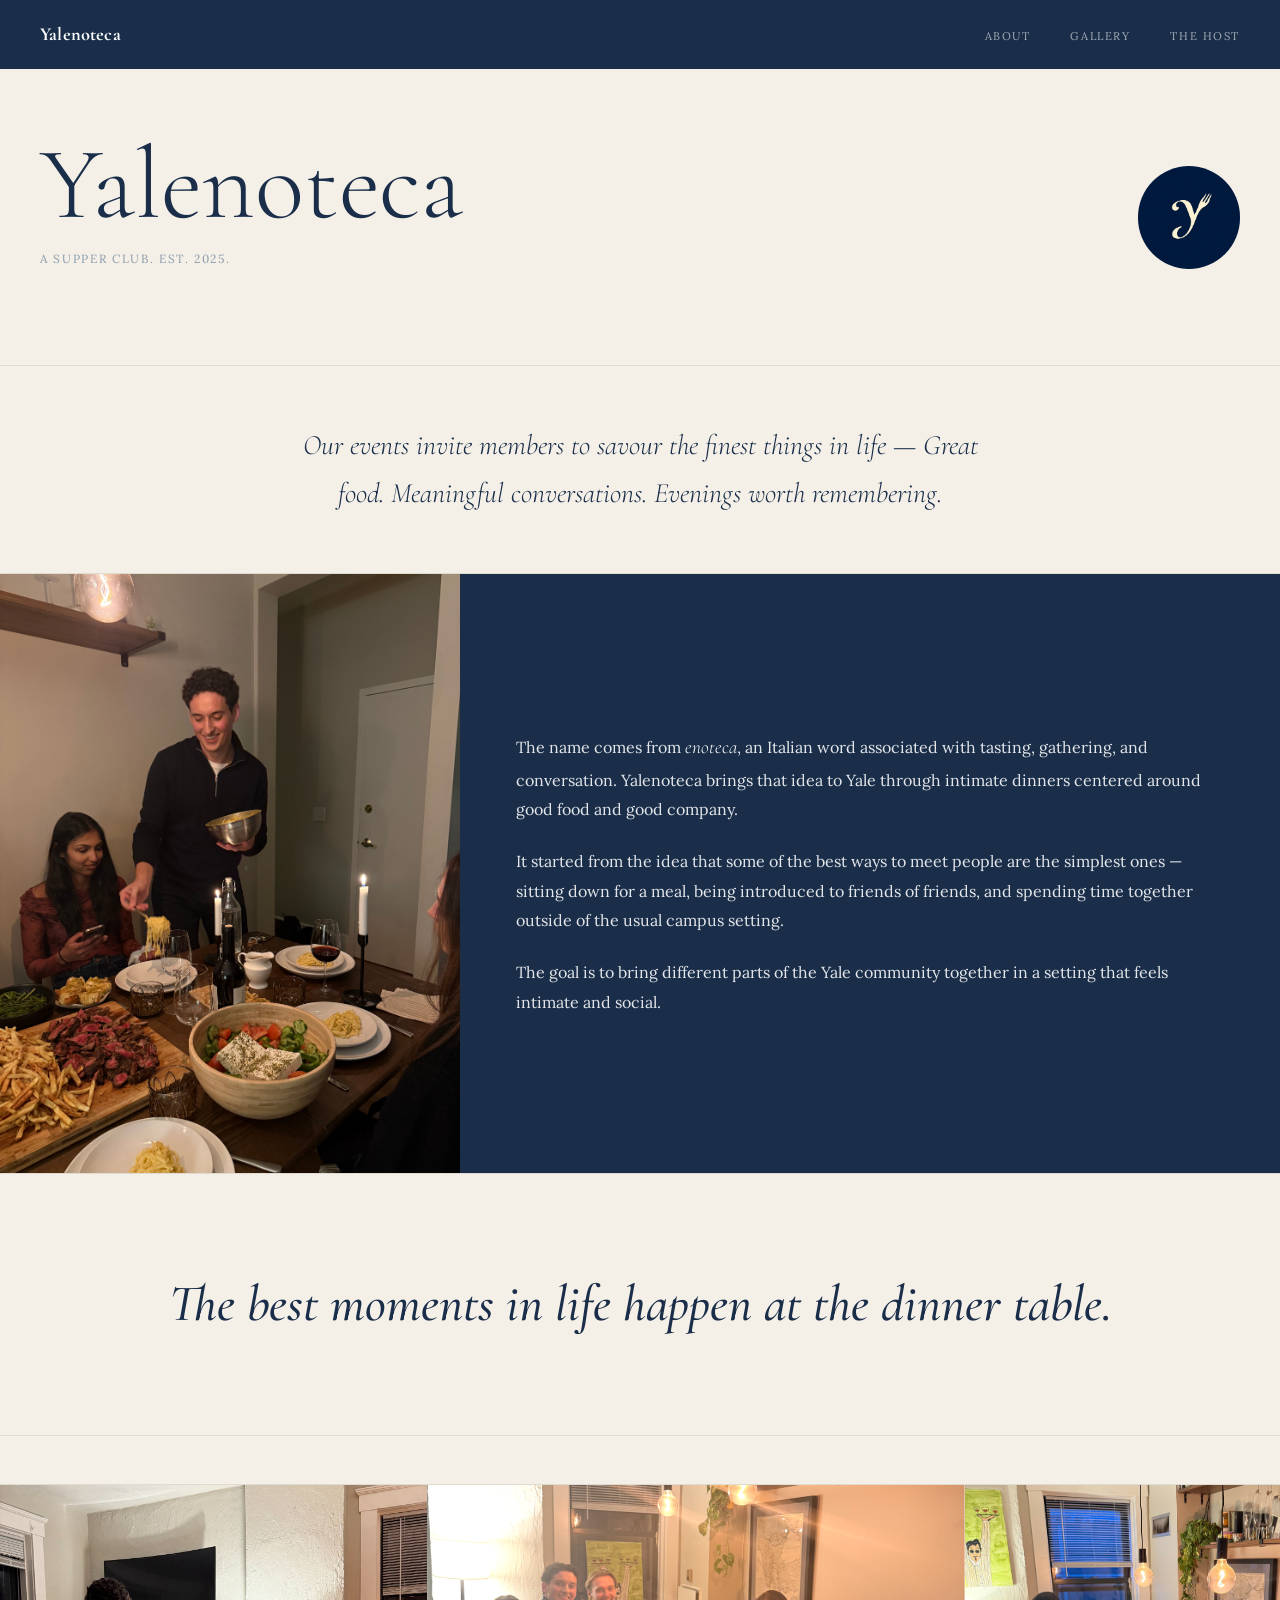
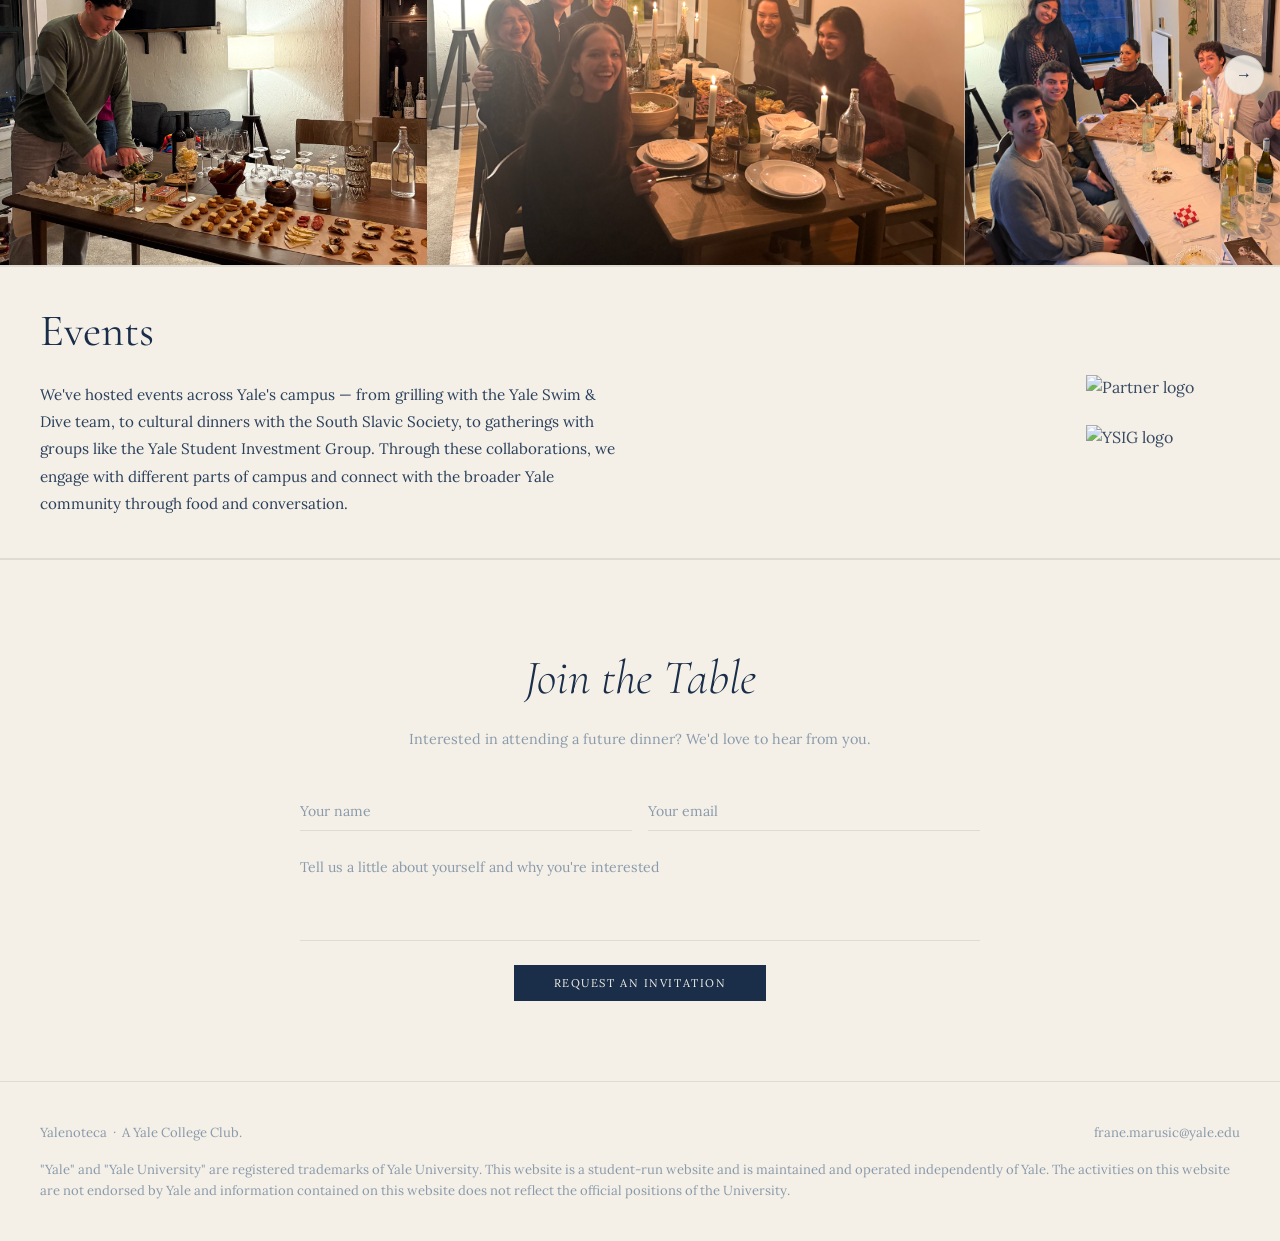
==== index.html @ ba36a045 "typography: switch body font from DM Sans to Lora for editorial serif feel Co-Authored-By: Claude So" ====
<!DOCTYPE html>
<html lang="en">
<head>
  <meta charset="UTF-8">
  <meta name="viewport" content="width=device-width, initial-scale=1.0">
  <title>Yalenoteca</title>
  <link rel="preconnect" href="https://fonts.googleapis.com">
  <link rel="preconnect" href="https://fonts.gstatic.com" crossorigin>
  <link href="https://fonts.googleapis.com/css2?family=Lora:ital,wght@0,400;0,500;0,600;1,400;1,500&family=Cormorant+Garamond:ital,wght@0,300;0,400;0,500;0,600;1,300;1,400&display=swap" rel="stylesheet">
  <link rel="stylesheet" href="styles.css">
  <!-- Google tag (gtag.js) -->
  <script async src="https://www.googletagmanager.com/gtag/js?id=G-NR1KRSPYT8"></script>
  <script>
    window.dataLayer = window.dataLayer || [];
    function gtag(){dataLayer.push(arguments);}
    gtag('js', new Date());
    gtag('config', 'G-NR1KRSPYT8');
  </script>
</head>
<body>

  <nav class="nav">
    <a href="#" class="nav__logo">Yalenoteca</a>
    <ul class="nav__links">
      <li><a href="#about">About</a></li>
      <li><a href="gallery.html">Gallery</a></li>
      <li><a href="host.html">The Host</a></li>
    </ul>
  </nav>

  <header class="hero">
    <div class="hero__text">
      <h1>Yalenoteca</h1>
      <p>A supper club. Est. 2025.</p>
    </div>
    <div class="hero__image">
      <img src="images/LOGO/FINALL.png" alt="Waiter with wine glasses">
    </div>
  </header>

  <!-- Statement -->
  <div class="statement">
    <p>Our events invite members to savour the finest things in life — Great food. Meaningful conversations. Evenings worth remembering.</p>
  </div>

  <!-- About / Mission -->
  <div class="about" id="about">
    <div class="about__image">
      <img src="images/steak frites/IMG_6787.jpeg" alt="" style="object-position: 50% 25%;">
    </div>
    <div class="about__text">
      <p>The name comes from <em>enoteca</em>, an Italian word associated with tasting, gathering, and conversation. Yalenoteca brings that idea to Yale through intimate dinners centered around good food and good company.</p>
      <p>It started from the idea that some of the best ways to meet people are the simplest ones — sitting down for a meal, being introduced to friends of friends, and spending time together outside of the usual campus setting.</p>
      <p>The goal is to bring different parts of the Yale community together in a setting that feels intimate and social.</p>
    </div>
  </div>

  <!-- Quote -->
  <div class="quote">
    <p>The best moments in life happen at the dinner table.</p>
  </div>

  <!-- Photo strip — replace with your best 9 photos -->
  <div class="strip-wrapper">
    <div class="strip" data-strip>
      <div class="strip__track">
        <img src="images/strip/NEW /download-3.jpg" alt="">
        <img src="images/strip/NEW /VOL 5.png" alt="">
        <img src="images/strip/NEW /IMG_0641.jpeg" alt="">
        <img src="images/strip/NEW /8128AAA5-8DFB-4469-B873-887A3B413A01_1_105_c.jpeg" alt="">
        <img src="images/strip/NEW /IMG_7017.jpeg" alt="">
        <img src="images/strip/NEW /IMG_4436.jpeg" alt="">
      </div>
      <button class="strip__btn strip__btn--prev" aria-label="Previous">&#8592;</button>
      <button class="strip__btn strip__btn--next" aria-label="Next">&#8594;</button>
    </div>
  </div>

  <main>
    <section id="dinners" class="dinners">
      <article class="dinner">
        <div class="events__inner">
          <div class="events__left">
            <h2 class="dinner__title">Events</h2>
            <p class="events__text">We've hosted events across Yale's campus — from grilling with the Yale Swim &amp; Dive team, to cultural dinners with the South Slavic Society, to gatherings with groups like the Yale Student Investment Group. Through these collaborations, we engage with different parts of campus and connect with the broader Yale community through food and conversation.</p>
          </div>
          <div class="events__logos">
            <img src="images/evenyts/images.png" alt="Partner logo">
            <img src="images/evenyts/ysig+logo.webp" alt="YSIG logo">
          </div>
        </div>
      </article>
    </section>
  </main>

  <section class="join">
    <div class="join__inner">
      <h2 class="join__title">Join the Table</h2>
      <p class="join__sub">Interested in attending a future dinner? We'd love to hear from you.</p>
      <form class="join__form" action="https://formspree.io/f/xzdwdqoo" method="POST">
        <div class="join__row">
          <input type="text" name="name" placeholder="Your name" required>
          <input type="email" name="email" placeholder="Your email" required>
        </div>
        <textarea name="message" placeholder="Tell us a little about yourself and why you're interested" rows="4" required></textarea>
        <button type="submit">Request an Invitation</button>
      </form>
    </div>
  </section>

  <footer id="contact" class="footer">
    <div class="footer__top">
      <p>Yalenoteca &nbsp;·&nbsp; A Yale College Club.</p>
      <a href="mailto:frane.marusic@yale.edu">frane.marusic@yale.edu</a>
    </div>
    <p class="footer__disclaimer">"Yale" and "Yale University" are registered trademarks of Yale University. This website is a student-run website and is maintained and operated independently of Yale. The activities on this website are not endorsed by Yale and information contained on this website does not reflect the official positions of the University.</p>
  </footer>

  <!-- Splash screen (shown after password entry) -->
  <div id="splash" class="splash">
    <img class="splash__image" src="images/LOGO/FINALL.png" alt="">
  </div>


  <script src="script.js"></script>
</body>
</html>
---- styles.css ----
*, *::before, *::after {
  box-sizing: border-box;
  margin: 0;
  padding: 0;
}

:root {
  --bg: #f4f0e8;
  --ink: #1a2e4a;
  --burgundy: #7b2d35;
  --grey: #8a9aaa;
  --line: #e0dbd1;
  --font: 'Lora', Georgia, serif;
  --serif: 'Cormorant Garamond', Georgia, serif;
}

html { scroll-behavior: smooth; }

body {
  background: var(--bg);
  color: var(--ink);
  font-family: var(--font);
  font-weight: 300;
  font-size: 1rem;
  line-height: 1.6;
  -webkit-font-smoothing: antialiased;
}

img { display: block; width: 100%; }
a { color: inherit; text-decoration: none; }
ul { list-style: none; }

/* ─── Splash ───────────────────────────────────────────── */
.splash {
  position: fixed;
  inset: 0;
  background: var(--bg);
  z-index: 998;
  display: flex;
  flex-direction: column;
  align-items: center;
  justify-content: center;
  gap: 1.25rem;
  opacity: 1;
  pointer-events: all;
  transition: opacity 1.2s ease;
}

.splash--hidden {
  opacity: 0;
  pointer-events: none;
}

.splash__image {
  width: 110px;
  border-radius: 50%;
}

.splash__text {
  font-family: var(--serif);
  font-size: 1.3rem;
  font-weight: 300;
  letter-spacing: 0.14em;
  color: var(--ink);
}

/* ─── Nav ──────────────────────────────────────────────── */
.nav {
  display: flex;
  justify-content: space-between;
  align-items: center;
  padding: 1.25rem 2.5rem;
  position: sticky;
  top: 0;
  background: var(--ink);
  z-index: 10;
  border-bottom: none;
}

.nav__logo {
  font-family: var(--serif);
  font-size: 1.15rem;
  font-weight: 700;
  color: #fff;
  letter-spacing: 0.01em;
}

.nav__links {
  display: flex;
  gap: 2.5rem;
}

.nav__links a {
  font-size: 0.7rem;
  letter-spacing: 0.14em;
  text-transform: uppercase;
  color: rgba(255, 255, 255, 0.6);
  transition: color 0.2s;
}

.nav__links a:hover { color: #fff; }

/* ─── Hero ─────────────────────────────────────────────── */
.hero {
  display: flex;
  align-items: center;
  justify-content: space-between;
  padding: 4rem 2.5rem;
  gap: 2rem;
}

.hero__text { padding-bottom: 2rem; }

.hero__text h1 {
  font-family: var(--serif);
  font-size: clamp(3.5rem, 8vw, 7rem);
  font-weight: 300;
  color: var(--ink);
  line-height: 1;
  margin-bottom: 0.9rem;
}

.hero__text p {
  font-size: 0.74rem;
  letter-spacing: 0.14em;
  text-transform: uppercase;
  color: var(--grey);
}

.hero__image {
  flex-shrink: 0;
  width: clamp(75px, 8vw, 120px);
}

.hero__image img {
  width: 100%;
  border-radius: 50%;
}

/* ─── About ─────────────────────────────────────────────── */
.about {
  display: grid;
  grid-template-columns: 460px 1fr;
  border-top: 1px solid var(--line);
  height: 600px;
  min-width: 0;
}

.about__image {
  overflow: hidden;
}

.about__image img {
  width: 100%;
  height: 100%;
  object-fit: cover;
}

.about__text {
  padding: 3.5rem 3.5rem;
  display: flex;
  flex-direction: column;
  justify-content: center;
  gap: 1.4rem;
  background: var(--ink);
  border-left: none;
  overflow-y: auto;
}

.about__text p {
  font-family: var(--font);
  font-size: 1rem;
  font-weight: 300;
  line-height: 1.85;
  color: rgba(255, 255, 255, 0.88);
}

.about__text em {
  font-style: italic;
  font-family: var(--serif);
  font-size: 1.2em;
  color: #fff;
}


/* ─── Photo strip ──────────────────────────────────────── */
.strip-wrapper {
  margin-top: 3rem;
  border-top: 1px solid var(--line);
  border-bottom: 1px solid var(--line);
}

.strip {
  position: relative;
  overflow: hidden;
  line-height: 0;
  height: 380px;
}

.strip__track {
  display: flex;
  height: 100%;
  transition: transform 0.5s cubic-bezier(0.4, 0, 0.2, 1);
}

.strip__track img {
  flex: 0 0 33.333%;
  height: 100%;
  object-fit: cover;
  object-position: center;
}

.strip__btn {
  position: absolute;
  top: 50%;
  transform: translateY(-50%);
  background: rgba(244, 240, 232, 0.88);
  border: 1px solid rgba(0, 0, 0, 0.08);
  cursor: pointer;
  width: 40px;
  height: 40px;
  border-radius: 50%;
  display: flex;
  align-items: center;
  justify-content: center;
  font-size: 1rem;
  color: var(--ink);
  line-height: 1;
  transition: background 0.2s;
  z-index: 2;
}

.strip__btn--prev { left: 1rem; }
.strip__btn--next { right: 1rem; }
.strip__btn:hover { background: rgba(244, 240, 232, 1); }
.strip__btn:disabled { opacity: 0.2; cursor: default; pointer-events: none; }

/* ─── Statement ────────────────────────────────────────── */
/* ─── Quote ─────────────────────────────────────────────── */
.quote {
  padding: 6rem 2.5rem;
  text-align: center;
  border-top: 1px solid var(--line);
  border-bottom: 1px solid var(--line);
}

.quote p {
  font-family: var(--serif);
  font-size: clamp(2rem, 4vw, 3.5rem);
  font-weight: 500;
  font-style: italic;
  color: var(--ink);
  line-height: 1.35;
}

/* ─── Statement ────────────────────────────────────────── */
.statement {
  padding: 3.5rem 2.5rem;
  border-top: 1px solid var(--line);
  text-align: center;
}

.statement p {
  font-family: var(--serif);
  font-size: clamp(1.3rem, 2.5vw, 1.75rem);
  font-weight: 300;
  font-style: italic;
  line-height: 1.7;
  color: var(--ink);
  max-width: 680px;
  margin: 0 auto;
}

/* ─── Dinners archive ──────────────────────────────────── */
.dinners {
  padding: 0;
}

.section-label {
  padding: 1.5rem 2.5rem;
  border-top: 1px solid var(--line);
  margin-top: 0;
}

.section-label span {
  font-size: 0.68rem;
  letter-spacing: 0.2em;
  text-transform: uppercase;
  color: var(--grey);
}

.dinner {
  border-top: 1px solid var(--line);
  padding: 2.5rem 2.5rem;
}

.dinner:last-child {
  border-bottom: 1px solid var(--line);
}

.dinner__title {
  font-family: var(--serif);
  font-size: clamp(1.8rem, 3.5vw, 3rem);
  font-weight: 400;
  color: var(--ink);
  line-height: 1.1;
  margin-bottom: 1.5rem;
}

.menu {
  display: flex;
  flex-direction: column;
  max-width: 640px;
}

.menu li {
  font-size: 0.85rem;
  padding: 0.4rem 0;
  border-bottom: 1px solid var(--line);
  color: #2a3f5a;
}

.menu li:last-child { border-bottom: none; }

.events__inner {
  display: flex;
  align-items: center;
  gap: 4rem;
}

.events__left {
  flex: 1;
}

.events__logos {
  display: flex;
  flex-direction: column;
  align-items: center;
  gap: 1.5rem;
  flex-shrink: 0;
}

.events__logos img {
  width: clamp(120px, 12vw, 220px);
  height: auto;
  object-fit: contain;
  opacity: 0.85;
}

.events__text {
  font-size: 0.95rem;
  color: #2a3f5a;
  line-height: 1.8;
  max-width: 580px;
}

.dinner__guests {
  font-size: 0.78rem;
  color: var(--grey);
  font-style: italic;
  margin-top: 1rem;
}

/* ─── Join the Table ───────────────────────────────────── */
.join {
  border-top: 1px solid var(--line);
  padding: 5rem 2.5rem;
}

.join__inner {
  max-width: 680px;
  margin: 0 auto;
  text-align: center;
}

.join__title {
  font-family: var(--serif);
  font-size: clamp(2rem, 4vw, 3rem);
  font-weight: 300;
  font-style: italic;
  color: var(--ink);
  margin-bottom: 0.75rem;
}

.join__sub {
  font-size: 0.9rem;
  color: var(--grey);
  margin-bottom: 2.5rem;
  line-height: 1.6;
}

.join__form {
  display: flex;
  flex-direction: column;
  gap: 1rem;
  text-align: left;
}

.join__row {
  display: grid;
  grid-template-columns: 1fr 1fr;
  gap: 1rem;
}

.join__form input,
.join__form textarea {
  width: 100%;
  background: transparent;
  border: none;
  border-bottom: 1px solid var(--line);
  padding: 0.65rem 0;
  font-family: var(--font);
  font-size: 0.88rem;
  font-weight: 300;
  color: var(--ink);
  outline: none;
  transition: border-color 0.2s;
  resize: none;
}

.join__form input::placeholder,
.join__form textarea::placeholder {
  color: var(--grey);
}

.join__form input:focus,
.join__form textarea:focus {
  border-bottom-color: var(--ink);
}

.join__form button {
  align-self: center;
  margin-top: 0.5rem;
  padding: 0.7rem 2.5rem;
  background: var(--ink);
  color: var(--bg);
  font-family: var(--font);
  font-size: 0.7rem;
  font-weight: 400;
  letter-spacing: 0.14em;
  text-transform: uppercase;
  border: none;
  cursor: pointer;
  transition: opacity 0.2s;
}

.join__form button:hover {
  opacity: 0.8;
}

/* ─── Footer ───────────────────────────────────────────── */
.footer {
  padding: 2.5rem 2.5rem;
  border-top: 1px solid var(--line);
  display: flex;
  flex-direction: column;
  gap: 1rem;
  font-size: 0.82rem;
  color: var(--grey);
}

.footer__top {
  display: flex;
  justify-content: space-between;
  align-items: center;
}

.footer__disclaimer {
  font-size: 0.82rem;
  color: var(--grey);
  line-height: 1.6;
}

.footer a:hover { color: var(--ink); }



/* ─── Responsive ───────────────────────────────────────── */
@media (max-width: 768px) {
  .nav {
    padding: 1rem 1.5rem;
    flex-wrap: wrap;
    gap: 0.5rem;
  }

  .nav__links {
    gap: 1.25rem;
  }

  .nav__links a {
    font-size: 0.62rem;
  }

  .hero {
    padding: 3rem 1.5rem 0;
    align-items: center;
  }

  .about {
    grid-template-columns: 1fr;
    height: auto;
  }

  .about__image {
    height: 320px;
  }

  .about__text {
    padding: 2rem 1.5rem;
    border-left: none;
    border-top: none;
  }

  .strip__track img {
    flex: 0 0 100%;
  }

  .section-label,
  .dinner {
    padding-left: 1.5rem;
    padding-right: 1.5rem;
  }

  .events__inner {
    flex-direction: column;
    gap: 2rem;
  }

  .events__logos {
    flex-direction: row;
    gap: 2rem;
  }

  .footer {
    flex-direction: column;
    gap: 0.5rem;
    text-align: center;
    padding: 2rem 1.5rem;
  }
}
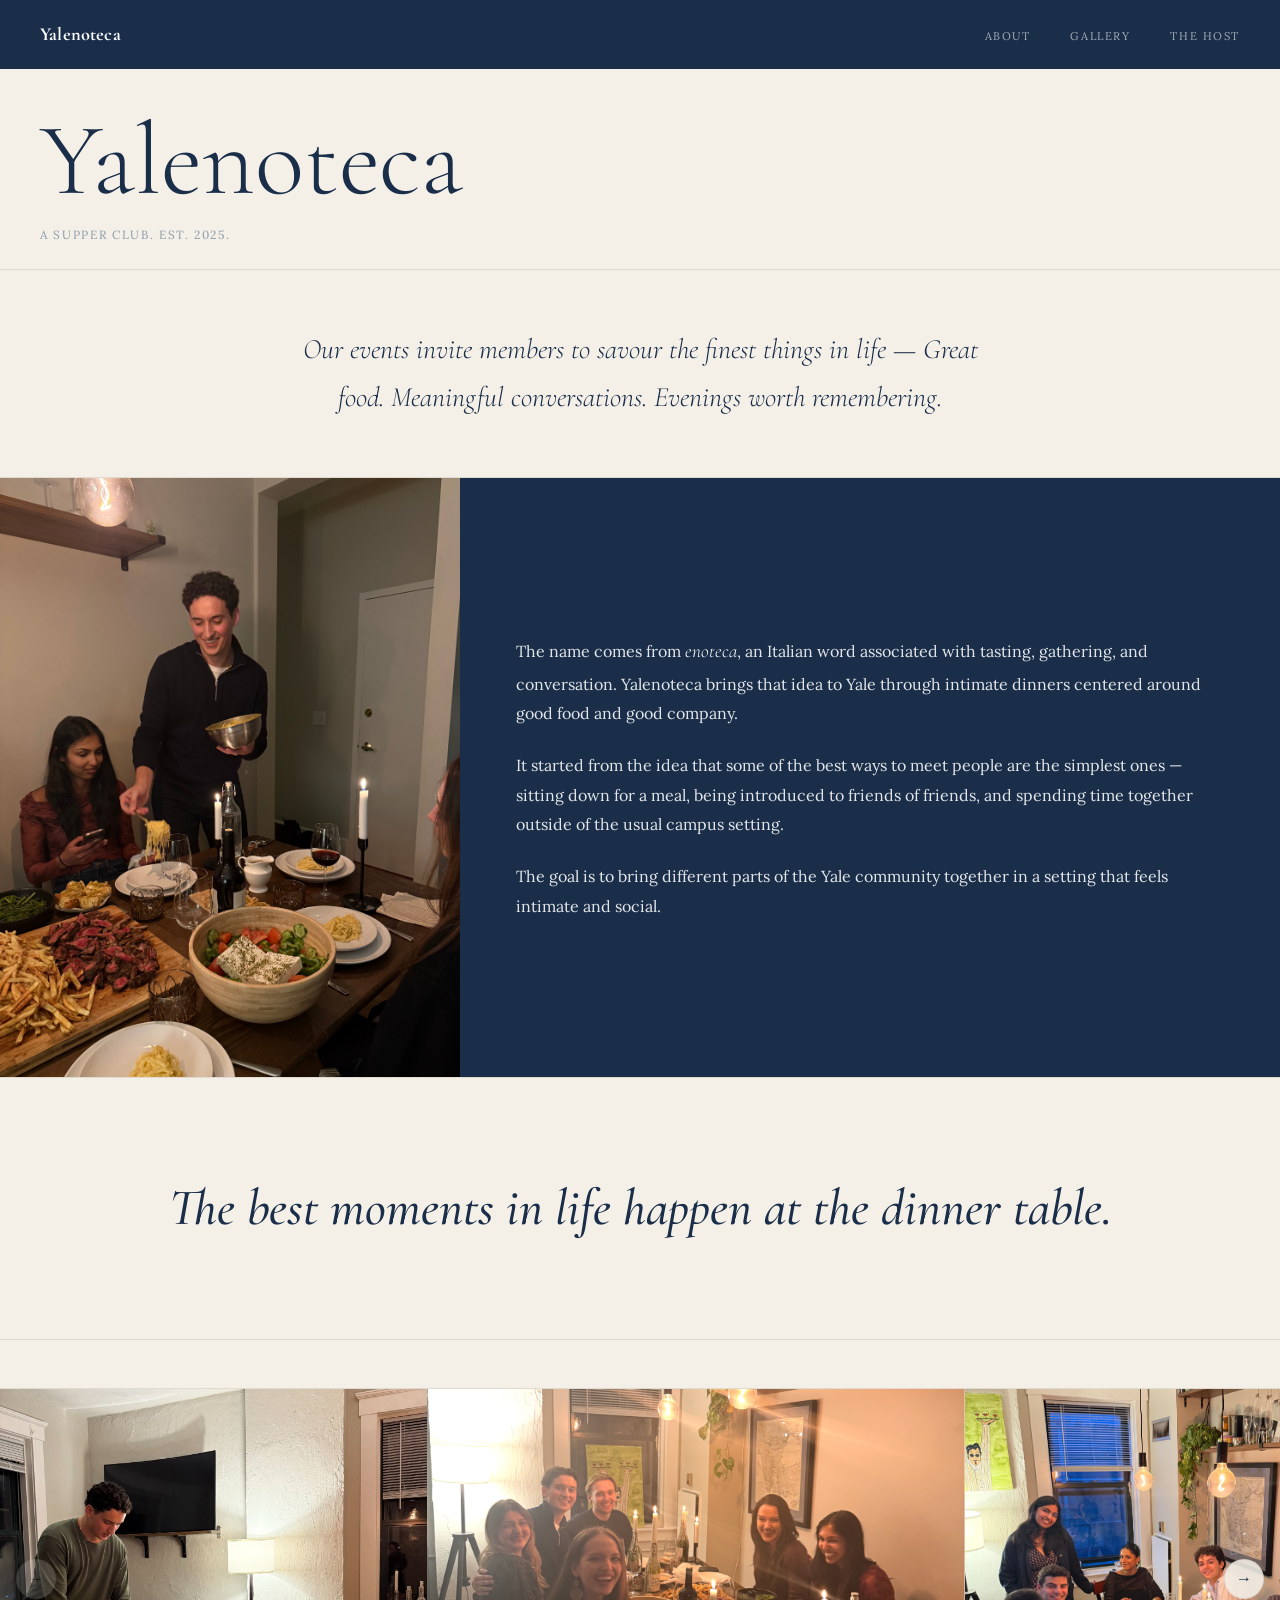
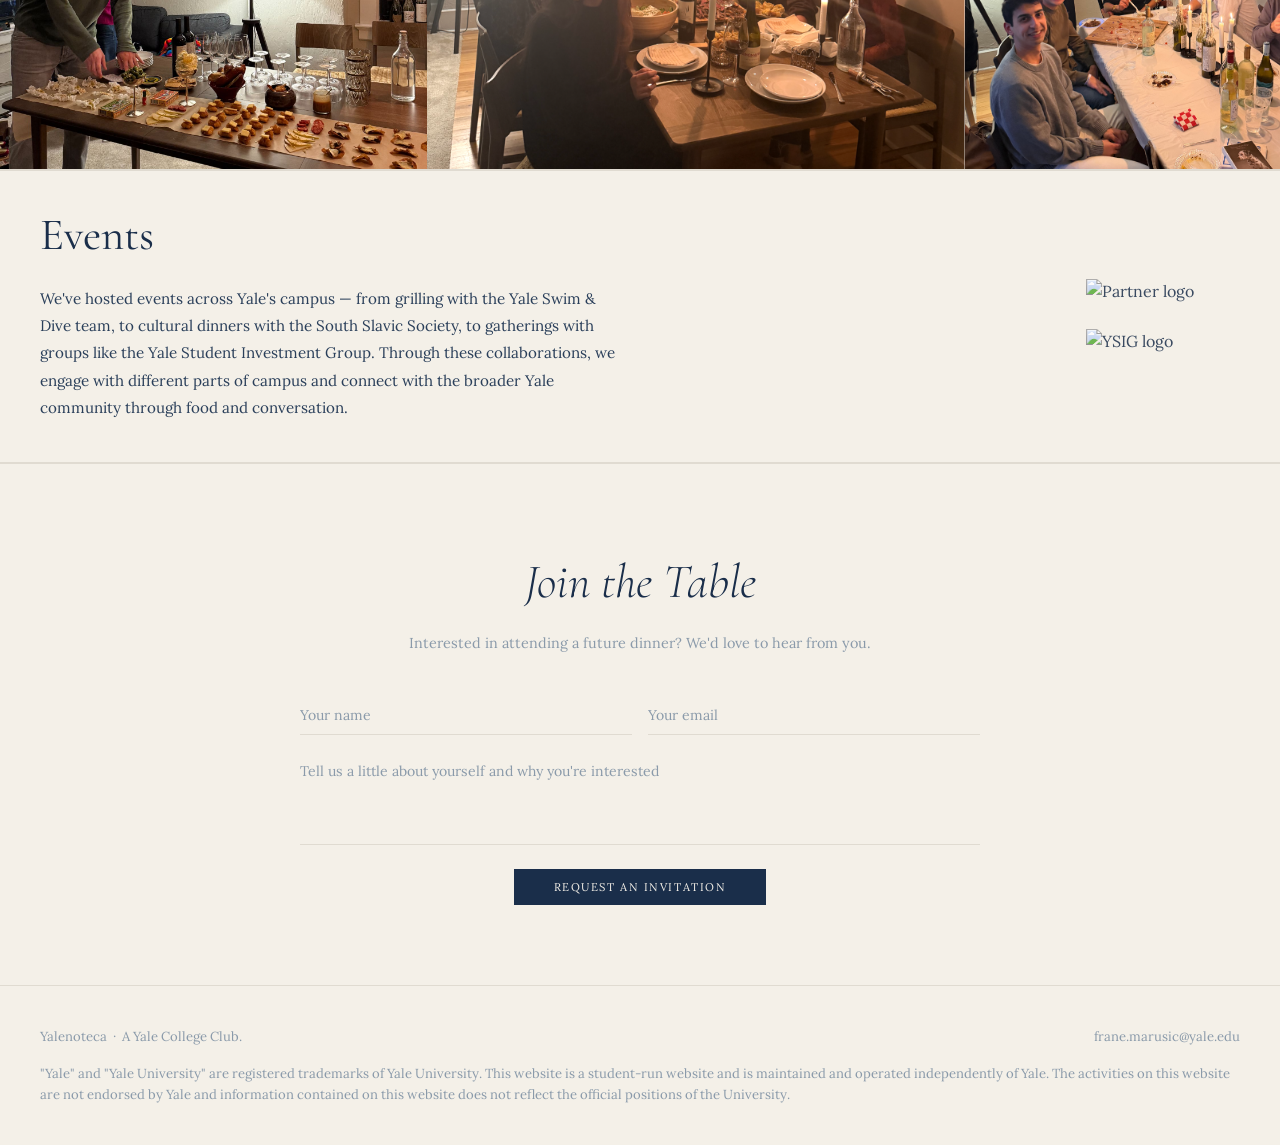
==== commit 5aa6b7fd: "hero: remove circular logo, reduce padding to tighten top section Co-Authored-By: Claude Sonnet 4.6 " ====
--- a/index.html
+++ b/index.html
@@ -32,9 +32,6 @@
     <div class="hero__text">
       <h1>Yalenoteca</h1>
       <p>A supper club. Est. 2025.</p>
-    </div>
-    <div class="hero__image">
-      <img src="images/LOGO/FINALL.png" alt="Waiter with wine glasses">
     </div>
   </header>
 
--- a/styles.css
+++ b/styles.css
@@ -104,12 +104,10 @@
 .hero {
   display: flex;
   align-items: center;
-  justify-content: space-between;
-  padding: 4rem 2.5rem;
-  gap: 2rem;
-}
-
-.hero__text { padding-bottom: 2rem; }
+  padding: 2.5rem 2.5rem 1.5rem;
+}
+
+.hero__text { padding-bottom: 0; }
 
 .hero__text h1 {
   font-family: var(--serif);
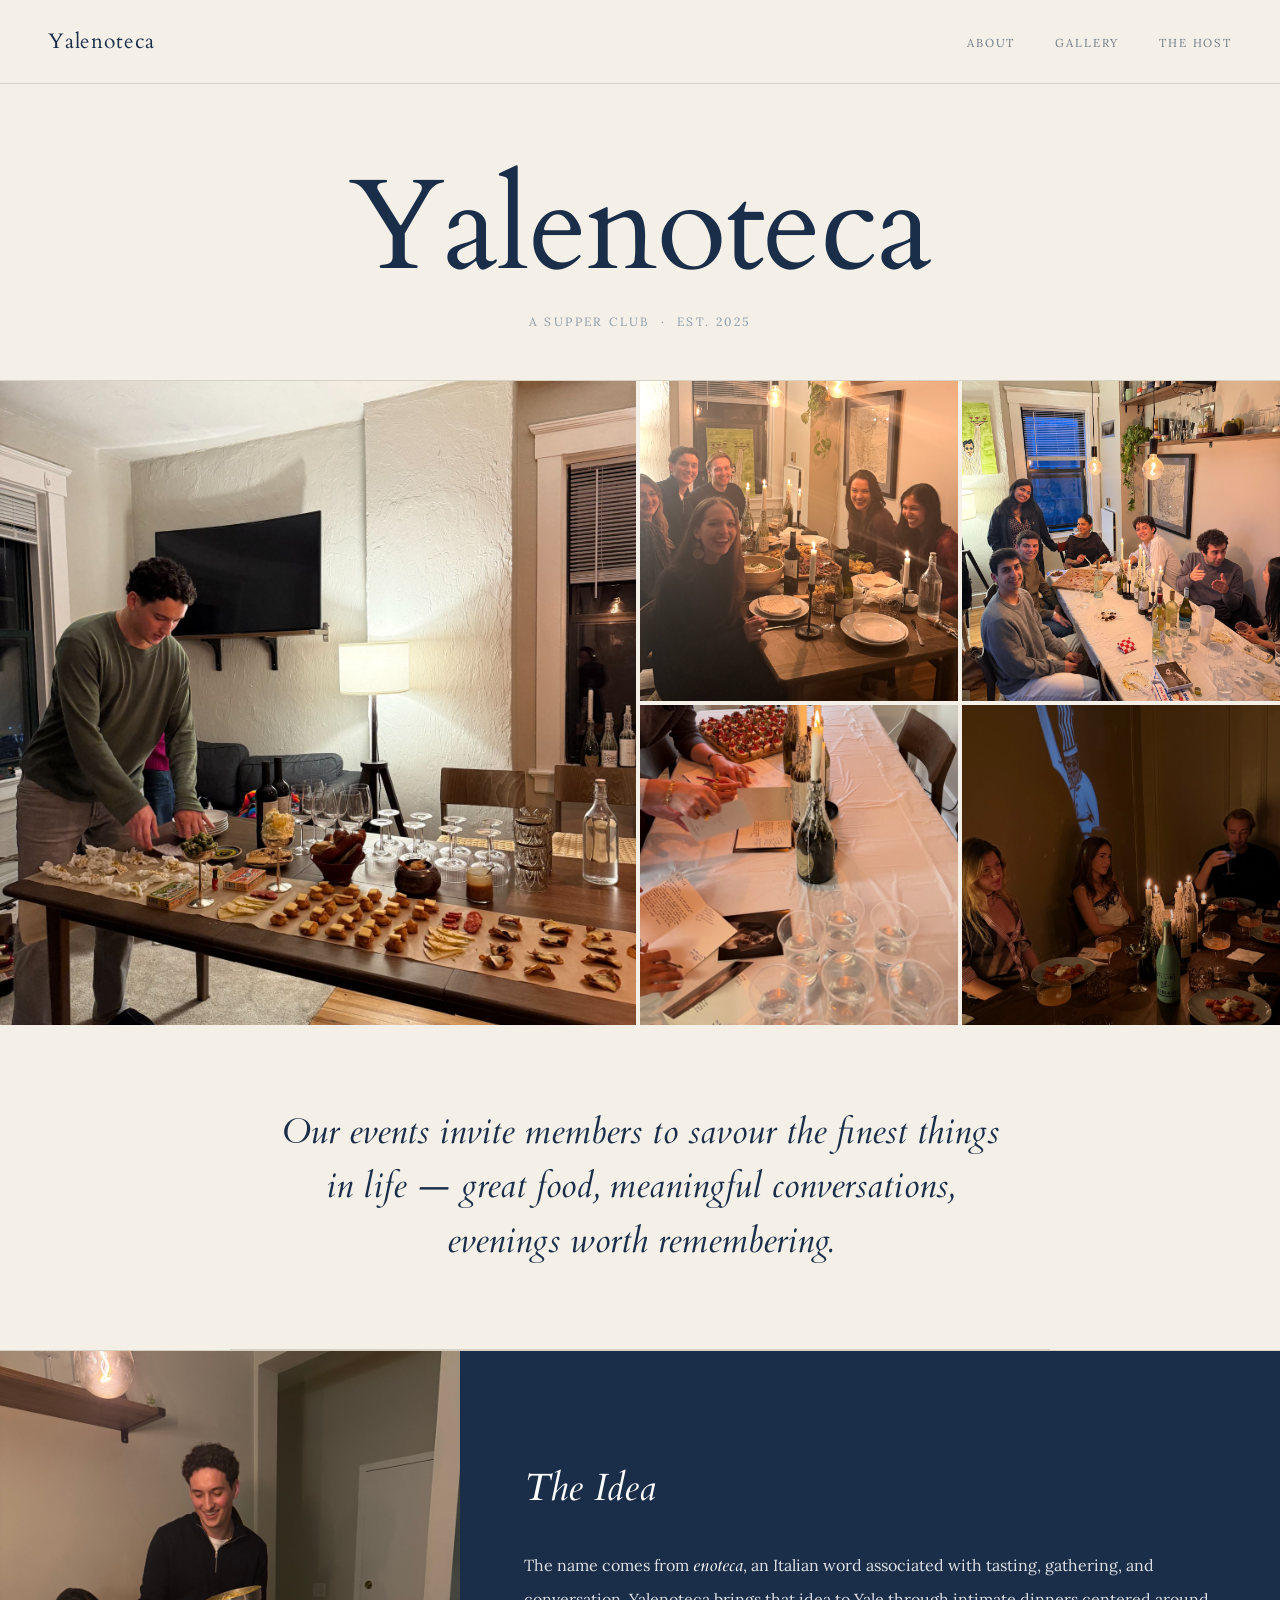
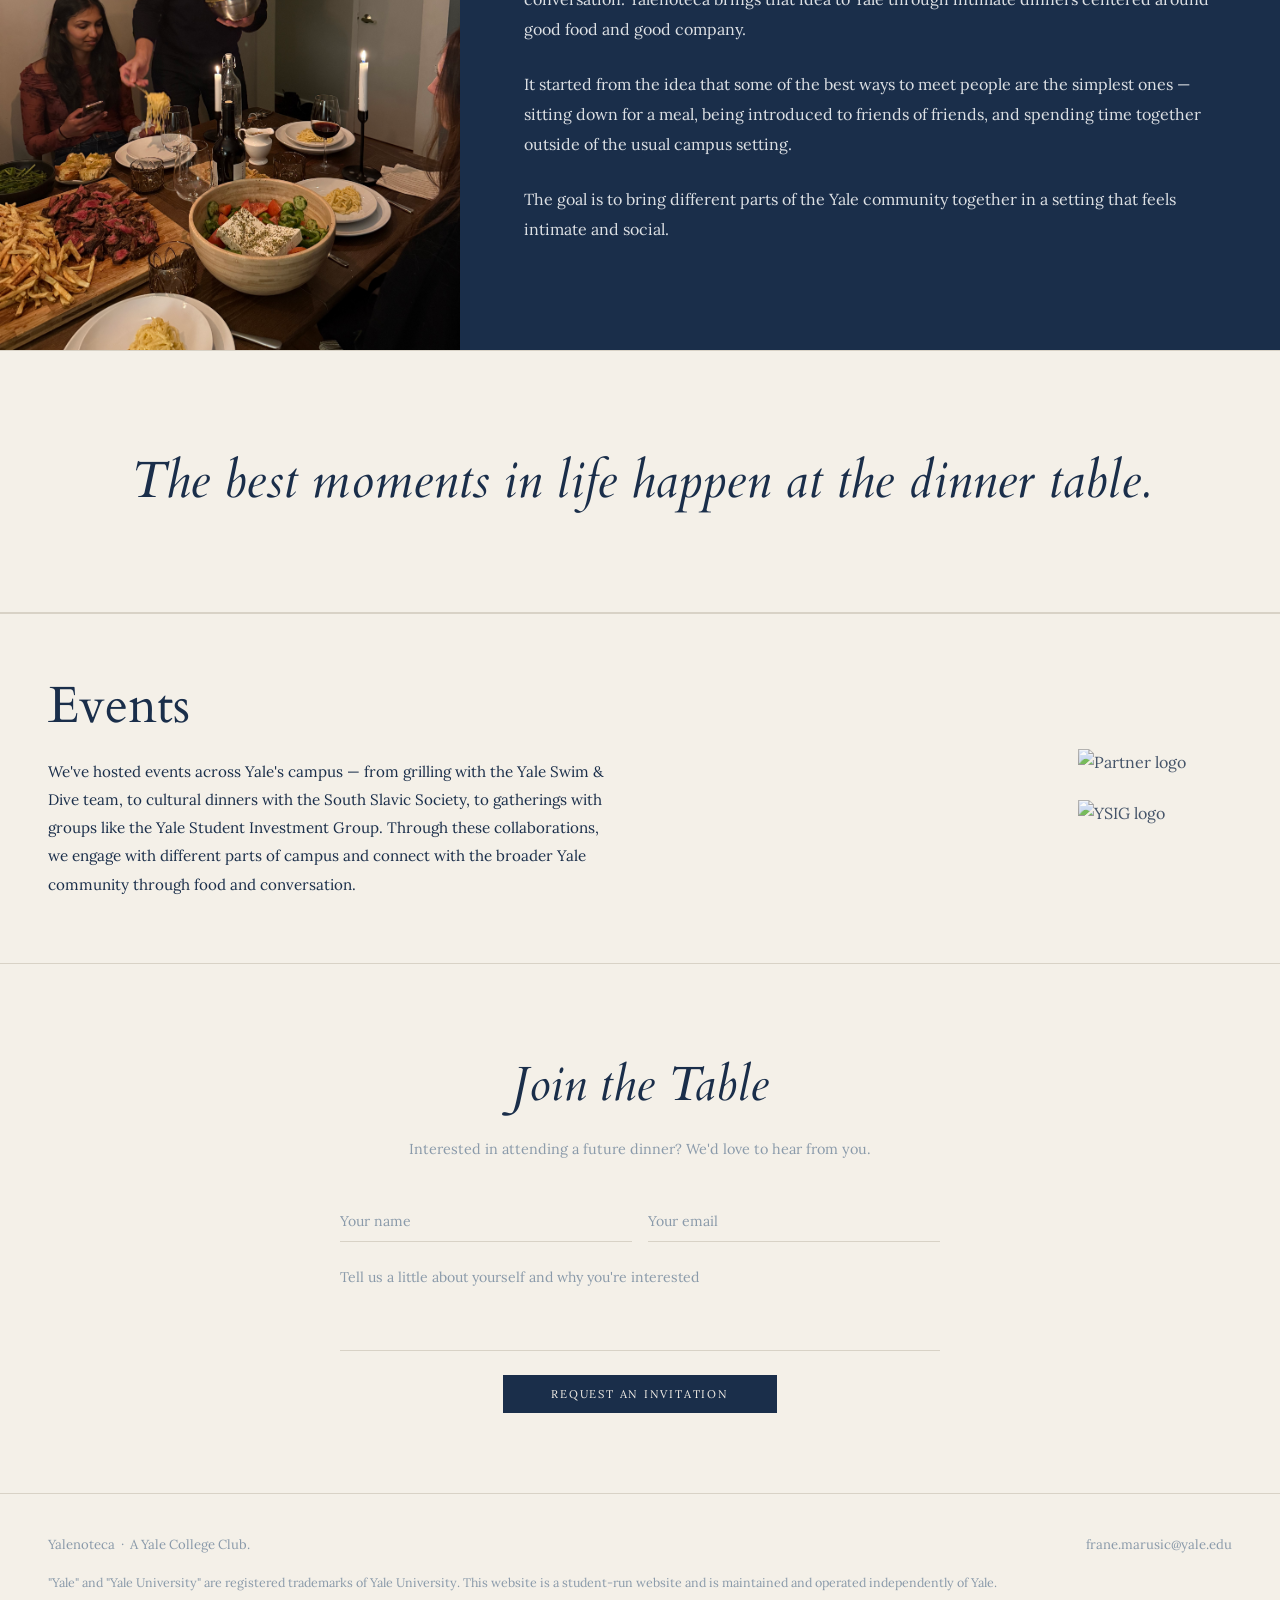
==== commit 29d87b40: "redesign: launch Cardo/Soho House-inspired homepage as live site - Replace index.html with draft des" ====
--- a/index.html
+++ b/index.html
@@ -4,10 +4,6 @@
   <meta charset="UTF-8">
   <meta name="viewport" content="width=device-width, initial-scale=1.0">
   <title>Yalenoteca</title>
-  <link rel="preconnect" href="https://fonts.googleapis.com">
-  <link rel="preconnect" href="https://fonts.gstatic.com" crossorigin>
-  <link href="https://fonts.googleapis.com/css2?family=Lora:ital,wght@0,400;0,500;0,600;1,400;1,500&family=Cormorant+Garamond:ital,wght@0,300;0,400;0,500;0,600;1,300;1,400&display=swap" rel="stylesheet">
-  <link rel="stylesheet" href="styles.css">
   <!-- Google tag (gtag.js) -->
   <script async src="https://www.googletagmanager.com/gtag/js?id=G-NR1KRSPYT8"></script>
   <script>
@@ -16,6 +12,363 @@
     gtag('js', new Date());
     gtag('config', 'G-NR1KRSPYT8');
   </script>
+  <link rel="preconnect" href="https://fonts.googleapis.com">
+  <link rel="preconnect" href="https://fonts.gstatic.com" crossorigin>
+  <link href="https://fonts.googleapis.com/css2?family=Cardo:ital,wght@0,400;0,700;1,400&family=Lora:ital,wght@0,400;0,500;1,400&display=swap" rel="stylesheet">
+  <style>
+    *, *::before, *::after { box-sizing: border-box; margin: 0; padding: 0; }
+
+    :root {
+      --bg: #f4f0e8;
+      --ink: #1a2e4a;
+      --grey: #8a9aaa;
+      --line: #d8d2c6;
+      --cardo: 'Cardo', Georgia, serif;
+      --lora: 'Lora', Georgia, serif;
+    }
+
+    html { scroll-behavior: smooth; }
+    body {
+      background: var(--bg);
+      color: var(--ink);
+      font-family: var(--lora);
+      font-size: 1rem;
+      line-height: 1.7;
+      -webkit-font-smoothing: antialiased;
+    }
+    img { display: block; width: 100%; }
+    a { color: inherit; text-decoration: none; }
+    ul { list-style: none; }
+
+    /* ── Splash ── */
+    .splash {
+      position: fixed; inset: 0;
+      background: var(--bg);
+      z-index: 998;
+      display: flex; align-items: center; justify-content: center;
+      opacity: 1; pointer-events: all;
+      transition: opacity 1.2s ease;
+    }
+    .splash--hidden { opacity: 0; pointer-events: none; }
+    .splash__image { width: 110px; border-radius: 50%; }
+
+    /* ── Nav ── */
+    .nav {
+      display: flex;
+      justify-content: space-between;
+      align-items: center;
+      padding: 1.5rem 3rem;
+      position: sticky;
+      top: 0;
+      background: var(--bg);
+      z-index: 10;
+      border-bottom: 1px solid var(--line);
+    }
+
+    .nav__logo {
+      font-family: var(--cardo);
+      font-size: 1.3rem;
+      font-weight: 400;
+      color: var(--ink);
+      letter-spacing: 0.04em;
+    }
+
+    .nav__links {
+      display: flex;
+      gap: 2.5rem;
+    }
+
+    .nav__links a {
+      font-family: var(--lora);
+      font-size: 0.72rem;
+      letter-spacing: 0.16em;
+      text-transform: uppercase;
+      color: var(--ink);
+      opacity: 0.6;
+      transition: opacity 0.2s;
+    }
+    .nav__links a:hover { opacity: 1; }
+
+    /* ── Hero ── */
+    .hero {
+      padding: 5rem 3rem 3rem;
+      text-align: center;
+      border-bottom: 1px solid var(--line);
+    }
+
+    .hero h1 {
+      font-family: var(--cardo);
+      font-size: clamp(4rem, 10vw, 9rem);
+      font-weight: 400;
+      color: var(--ink);
+      line-height: 1;
+      letter-spacing: -0.01em;
+      margin-bottom: 1.2rem;
+    }
+
+    .hero p {
+      font-family: var(--lora);
+      font-size: 0.75rem;
+      letter-spacing: 0.2em;
+      text-transform: uppercase;
+      color: var(--grey);
+    }
+
+    /* ── Full-width photo collage ── */
+    .collage {
+      display: grid;
+      grid-template-columns: 2fr 1fr 1fr;
+      grid-template-rows: 320px 320px;
+      gap: 4px;
+    }
+
+    .collage__item { overflow: hidden; }
+    .collage__item img {
+      width: 100%; height: 100%;
+      object-fit: cover; object-position: center;
+      transition: transform 0.6s ease;
+    }
+    .collage__item:hover img { transform: scale(1.04); }
+    .collage__item--tall { grid-row: span 2; }
+
+    /* ── Statement ── */
+    .statement {
+      padding: 5rem 3rem;
+      text-align: center;
+      border-bottom: 1px solid var(--line);
+      max-width: 820px;
+      margin: 0 auto;
+    }
+
+    .statement p {
+      font-family: var(--cardo);
+      font-size: clamp(1.5rem, 3vw, 2.2rem);
+      font-weight: 400;
+      font-style: italic;
+      color: var(--ink);
+      line-height: 1.55;
+    }
+
+    /* ── About ── */
+    .about {
+      display: grid;
+      grid-template-columns: 460px 1fr;
+      border-top: 1px solid var(--line);
+      height: 600px;
+    }
+
+    .about__image { overflow: hidden; }
+    .about__image img {
+      width: 100%; height: 100%;
+      object-fit: cover; object-position: 50% 25%;
+    }
+
+    .about__text {
+      padding: 4rem;
+      display: flex;
+      flex-direction: column;
+      justify-content: center;
+      gap: 1.5rem;
+      background: var(--ink);
+    }
+
+    .about__title {
+      font-family: var(--cardo);
+      font-size: clamp(1.8rem, 3vw, 2.5rem);
+      font-weight: 400;
+      font-style: italic;
+      color: #fff;
+      margin-bottom: 0.25rem;
+    }
+
+    .about__text p {
+      font-family: var(--lora);
+      font-size: 1rem;
+      line-height: 1.9;
+      color: rgba(255,255,255,0.85);
+    }
+
+    .about__text em {
+      font-style: italic;
+      font-family: var(--cardo);
+      font-size: 1.15em;
+      color: #fff;
+    }
+
+    /* ── Quote ── */
+    .quote {
+      padding: 6rem 3rem;
+      text-align: center;
+      border-top: 1px solid var(--line);
+      border-bottom: 1px solid var(--line);
+    }
+
+    .quote p {
+      font-family: var(--cardo);
+      font-size: clamp(2rem, 4vw, 3.5rem);
+      font-weight: 400;
+      font-style: italic;
+      color: var(--ink);
+      line-height: 1.35;
+    }
+
+    /* ── Strip ── */
+    .strip-wrapper {
+      border-bottom: 1px solid var(--line);
+    }
+    .strip {
+      position: relative;
+      overflow: hidden;
+      line-height: 0;
+      height: 420px;
+    }
+    .strip__track {
+      display: flex; height: 100%;
+      transition: transform 0.5s cubic-bezier(0.4,0,0.2,1);
+    }
+    .strip__track img {
+      flex: 0 0 33.333%;
+      height: 100%;
+      object-fit: cover;
+    }
+    .strip__btn {
+      position: absolute; top: 50%;
+      transform: translateY(-50%);
+      background: rgba(244,240,232,0.9);
+      border: 1px solid rgba(0,0,0,0.08);
+      cursor: pointer; width: 42px; height: 42px;
+      border-radius: 50%;
+      display: flex; align-items: center; justify-content: center;
+      font-size: 1rem; color: var(--ink);
+      transition: background 0.2s; z-index: 2;
+    }
+    .strip__btn--prev { left: 1.25rem; }
+    .strip__btn--next { right: 1.25rem; }
+    .strip__btn:hover { background: rgba(244,240,232,1); }
+    .strip__btn:disabled { opacity: 0.2; cursor: default; pointer-events: none; }
+
+    /* ── Events ── */
+    .dinner {
+      padding: 4rem 3rem;
+      border-top: 1px solid var(--line);
+    }
+
+    .events__inner { display: flex; align-items: center; gap: 4rem; }
+    .events__left { flex: 1; }
+
+    .dinner__title {
+      font-family: var(--cardo);
+      font-size: clamp(2rem, 4vw, 3.2rem);
+      font-weight: 400;
+      color: var(--ink);
+      line-height: 1.1;
+      margin-bottom: 1.5rem;
+    }
+
+    .events__text {
+      font-family: var(--lora);
+      font-size: 0.95rem;
+      line-height: 1.85;
+      color: var(--ink);
+      max-width: 560px;
+    }
+
+    .events__logos {
+      display: flex; flex-direction: column;
+      align-items: center; gap: 1.5rem; flex-shrink: 0;
+    }
+    .events__logos img {
+      width: clamp(120px,12vw,220px);
+      height: auto; object-fit: contain; opacity: 0.8;
+    }
+
+    /* ── Join ── */
+    .join {
+      border-top: 1px solid var(--line);
+      padding: 5rem 3rem;
+    }
+
+    .join__inner {
+      max-width: 600px;
+      margin: 0 auto;
+      text-align: center;
+    }
+
+    .join__title {
+      font-family: var(--cardo);
+      font-size: clamp(2rem, 4vw, 3rem);
+      font-weight: 400;
+      font-style: italic;
+      color: var(--ink);
+      margin-bottom: 0.75rem;
+    }
+
+    .join__sub {
+      font-size: 0.9rem;
+      color: var(--grey);
+      margin-bottom: 2.5rem;
+    }
+
+    .join__form { display: flex; flex-direction: column; gap: 1rem; text-align: left; }
+    .join__row { display: grid; grid-template-columns: 1fr 1fr; gap: 1rem; }
+
+    .join__form input,
+    .join__form textarea {
+      width: 100%; background: transparent;
+      border: none; border-bottom: 1px solid var(--line);
+      padding: 0.65rem 0;
+      font-family: var(--lora); font-size: 0.88rem;
+      color: var(--ink); outline: none;
+      transition: border-color 0.2s; resize: none;
+    }
+
+    .join__form input::placeholder,
+    .join__form textarea::placeholder { color: var(--grey); }
+    .join__form input:focus,
+    .join__form textarea:focus { border-bottom-color: var(--ink); }
+
+    .join__form button {
+      align-self: center; margin-top: 0.5rem;
+      padding: 0.75rem 3rem;
+      background: var(--ink); color: var(--bg);
+      font-family: var(--lora); font-size: 0.7rem;
+      font-weight: 400; letter-spacing: 0.16em;
+      text-transform: uppercase;
+      border: none; cursor: pointer; transition: opacity 0.2s;
+    }
+    .join__form button:hover { opacity: 0.8; }
+
+    /* ── Footer ── */
+    .footer {
+      padding: 2.5rem 3rem;
+      border-top: 1px solid var(--line);
+      display: flex; flex-direction: column; gap: 1rem;
+      font-size: 0.82rem; color: var(--grey);
+    }
+    .footer__top { display: flex; justify-content: space-between; align-items: center; }
+    .footer__disclaimer { font-size: 0.78rem; line-height: 1.6; }
+
+    /* ── Responsive ── */
+    @media (max-width: 768px) {
+      .nav { padding: 1rem 1.5rem; }
+      .nav__links { gap: 1.2rem; }
+      .nav__links a { font-size: 0.6rem; white-space: nowrap; }
+      .hero { padding: 3.5rem 1.5rem 2.5rem; }
+      .collage { grid-template-columns: 1fr 1fr; grid-template-rows: 200px 200px 200px; }
+      .collage__item--tall { grid-row: span 1; }
+      .statement { padding: 3rem 1.5rem; }
+      .about { grid-template-columns: 1fr; height: auto; }
+      .about__image { height: 320px; }
+      .about__text { padding: 2rem 1.5rem; }
+      .strip__track img { flex: 0 0 100%; }
+      .dinner { padding: 2.5rem 1.5rem; }
+      .events__inner { flex-direction: column; gap: 2rem; }
+      .events__logos { flex-direction: row; gap: 2rem; }
+      .join { padding: 3.5rem 1.5rem; }
+      .footer { padding: 2rem 1.5rem; text-align: center; }
+      .footer__top { flex-direction: column; gap: 0.5rem; }
+    }
+  </style>
 </head>
 <body>
 
@@ -28,24 +381,43 @@
     </ul>
   </nav>
 
+  <!-- Hero -->
   <header class="hero">
-    <div class="hero__text">
-      <h1>Yalenoteca</h1>
-      <p>A supper club. Est. 2025.</p>
-    </div>
+    <h1>Yalenoteca</h1>
+    <p>A supper club &nbsp;·&nbsp; Est. 2025</p>
   </header>
+
+  <!-- Full-width photo collage -->
+  <div class="collage">
+    <div class="collage__item collage__item--tall">
+      <img src="images/strip/NEW /download-3.jpg" alt="">
+    </div>
+    <div class="collage__item">
+      <img src="images/strip/NEW /VOL 5.png" alt="">
+    </div>
+    <div class="collage__item">
+      <img src="images/strip/NEW /IMG_0641.jpeg" alt="">
+    </div>
+    <div class="collage__item">
+      <img src="images/strip/NEW /8128AAA5-8DFB-4469-B873-887A3B413A01_1_105_c.jpeg" alt="">
+    </div>
+    <div class="collage__item">
+      <img src="images/strip/NEW /IMG_7017.jpeg" alt="">
+    </div>
+  </div>
 
   <!-- Statement -->
   <div class="statement">
-    <p>Our events invite members to savour the finest things in life — Great food. Meaningful conversations. Evenings worth remembering.</p>
+    <p>Our events invite members to savour the finest things in life — great food, meaningful conversations, evenings worth remembering.</p>
   </div>
 
-  <!-- About / Mission -->
+  <!-- About -->
   <div class="about" id="about">
     <div class="about__image">
       <img src="images/steak frites/IMG_6787.jpeg" alt="" style="object-position: 50% 25%;">
     </div>
     <div class="about__text">
+      <h3 class="about__title">The Idea</h3>
       <p>The name comes from <em>enoteca</em>, an Italian word associated with tasting, gathering, and conversation. Yalenoteca brings that idea to Yale through intimate dinners centered around good food and good company.</p>
       <p>It started from the idea that some of the best ways to meet people are the simplest ones — sitting down for a meal, being introduced to friends of friends, and spending time together outside of the usual campus setting.</p>
       <p>The goal is to bring different parts of the Yale community together in a setting that feels intimate and social.</p>
@@ -57,24 +429,9 @@
     <p>The best moments in life happen at the dinner table.</p>
   </div>
 
-  <!-- Photo strip — replace with your best 9 photos -->
-  <div class="strip-wrapper">
-    <div class="strip" data-strip>
-      <div class="strip__track">
-        <img src="images/strip/NEW /download-3.jpg" alt="">
-        <img src="images/strip/NEW /VOL 5.png" alt="">
-        <img src="images/strip/NEW /IMG_0641.jpeg" alt="">
-        <img src="images/strip/NEW /8128AAA5-8DFB-4469-B873-887A3B413A01_1_105_c.jpeg" alt="">
-        <img src="images/strip/NEW /IMG_7017.jpeg" alt="">
-        <img src="images/strip/NEW /IMG_4436.jpeg" alt="">
-      </div>
-      <button class="strip__btn strip__btn--prev" aria-label="Previous">&#8592;</button>
-      <button class="strip__btn strip__btn--next" aria-label="Next">&#8594;</button>
-    </div>
-  </div>
-
+  <!-- Events -->
   <main>
-    <section id="dinners" class="dinners">
+    <section class="dinners">
       <article class="dinner">
         <div class="events__inner">
           <div class="events__left">
@@ -90,6 +447,7 @@
     </section>
   </main>
 
+  <!-- Join -->
   <section class="join">
     <div class="join__inner">
       <h2 class="join__title">Join the Table</h2>
@@ -110,15 +468,13 @@
       <p>Yalenoteca &nbsp;·&nbsp; A Yale College Club.</p>
       <a href="mailto:frane.marusic@yale.edu">frane.marusic@yale.edu</a>
     </div>
-    <p class="footer__disclaimer">"Yale" and "Yale University" are registered trademarks of Yale University. This website is a student-run website and is maintained and operated independently of Yale. The activities on this website are not endorsed by Yale and information contained on this website does not reflect the official positions of the University.</p>
+    <p class="footer__disclaimer">"Yale" and "Yale University" are registered trademarks of Yale University. This website is a student-run website and is maintained and operated independently of Yale.</p>
   </footer>
 
-  <!-- Splash screen (shown after password entry) -->
   <div id="splash" class="splash">
     <img class="splash__image" src="images/LOGO/FINALL.png" alt="">
   </div>
 
-
   <script src="script.js"></script>
 </body>
 </html>
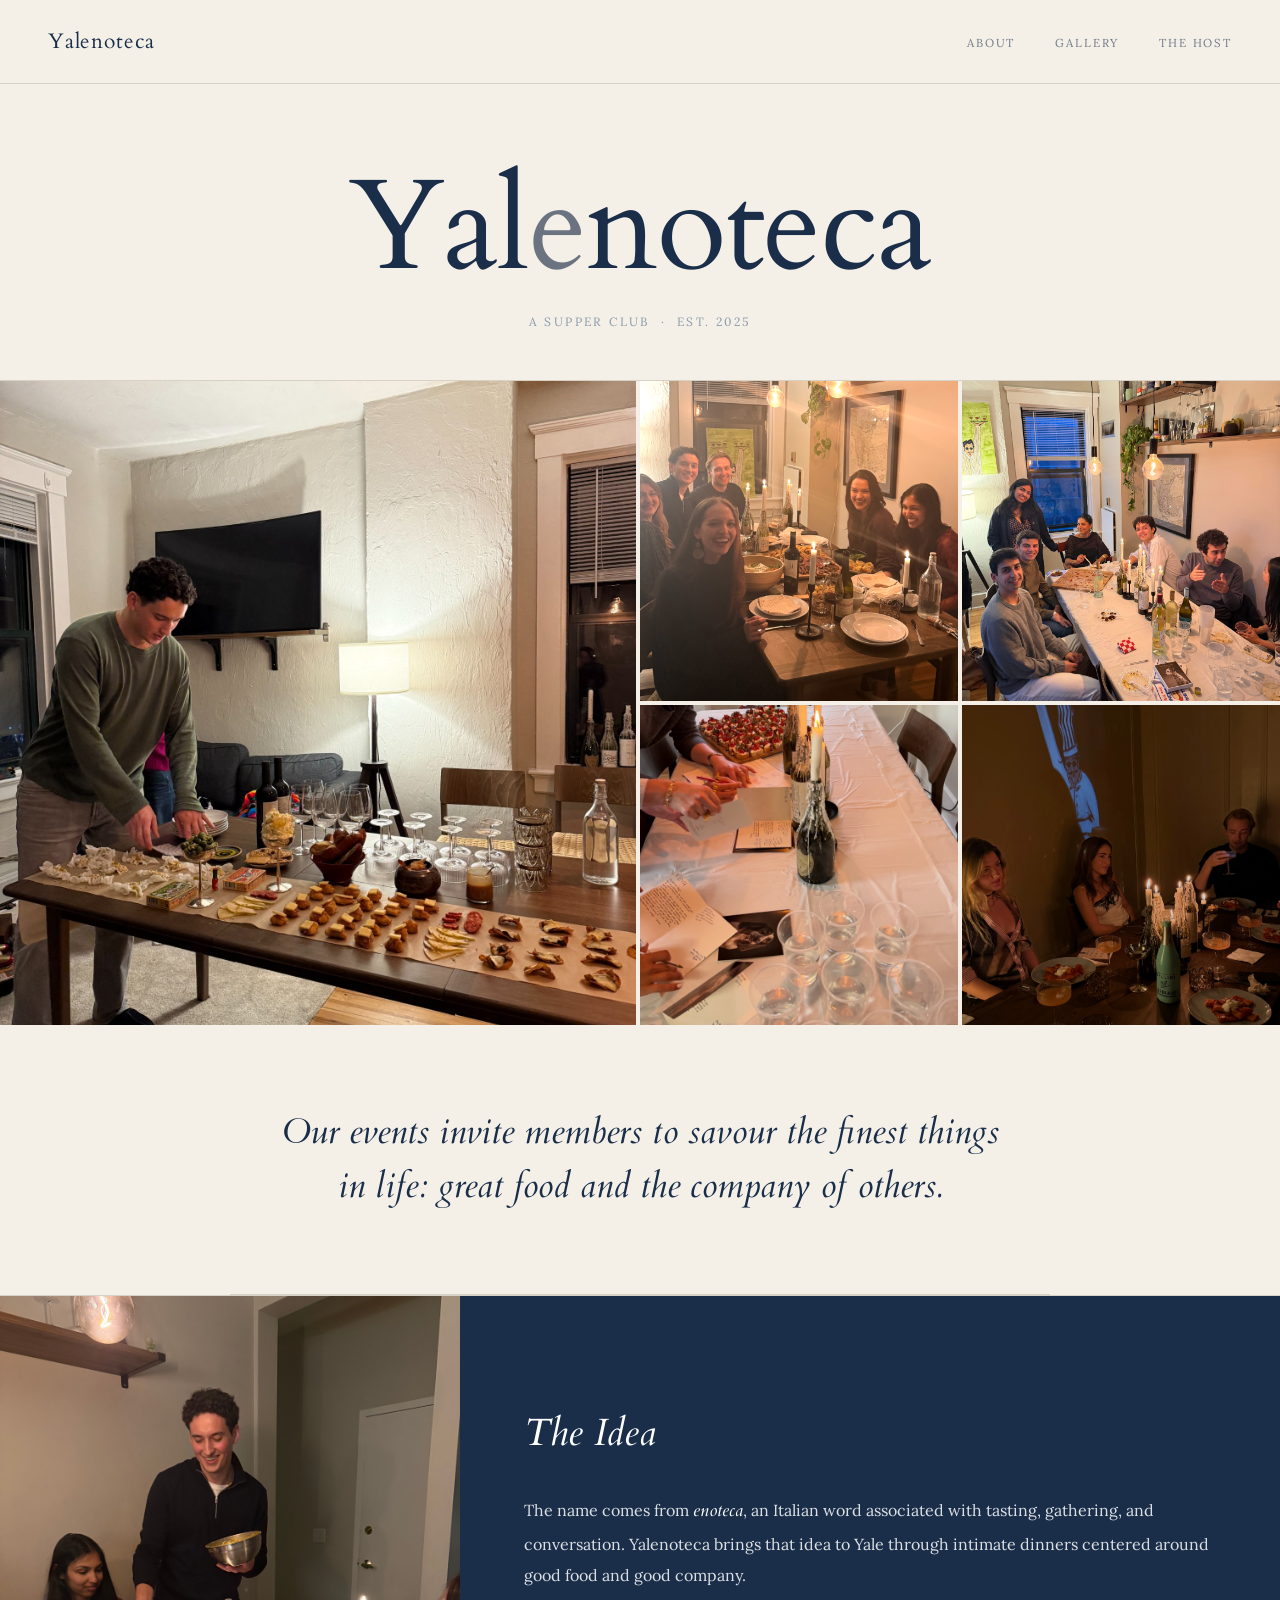
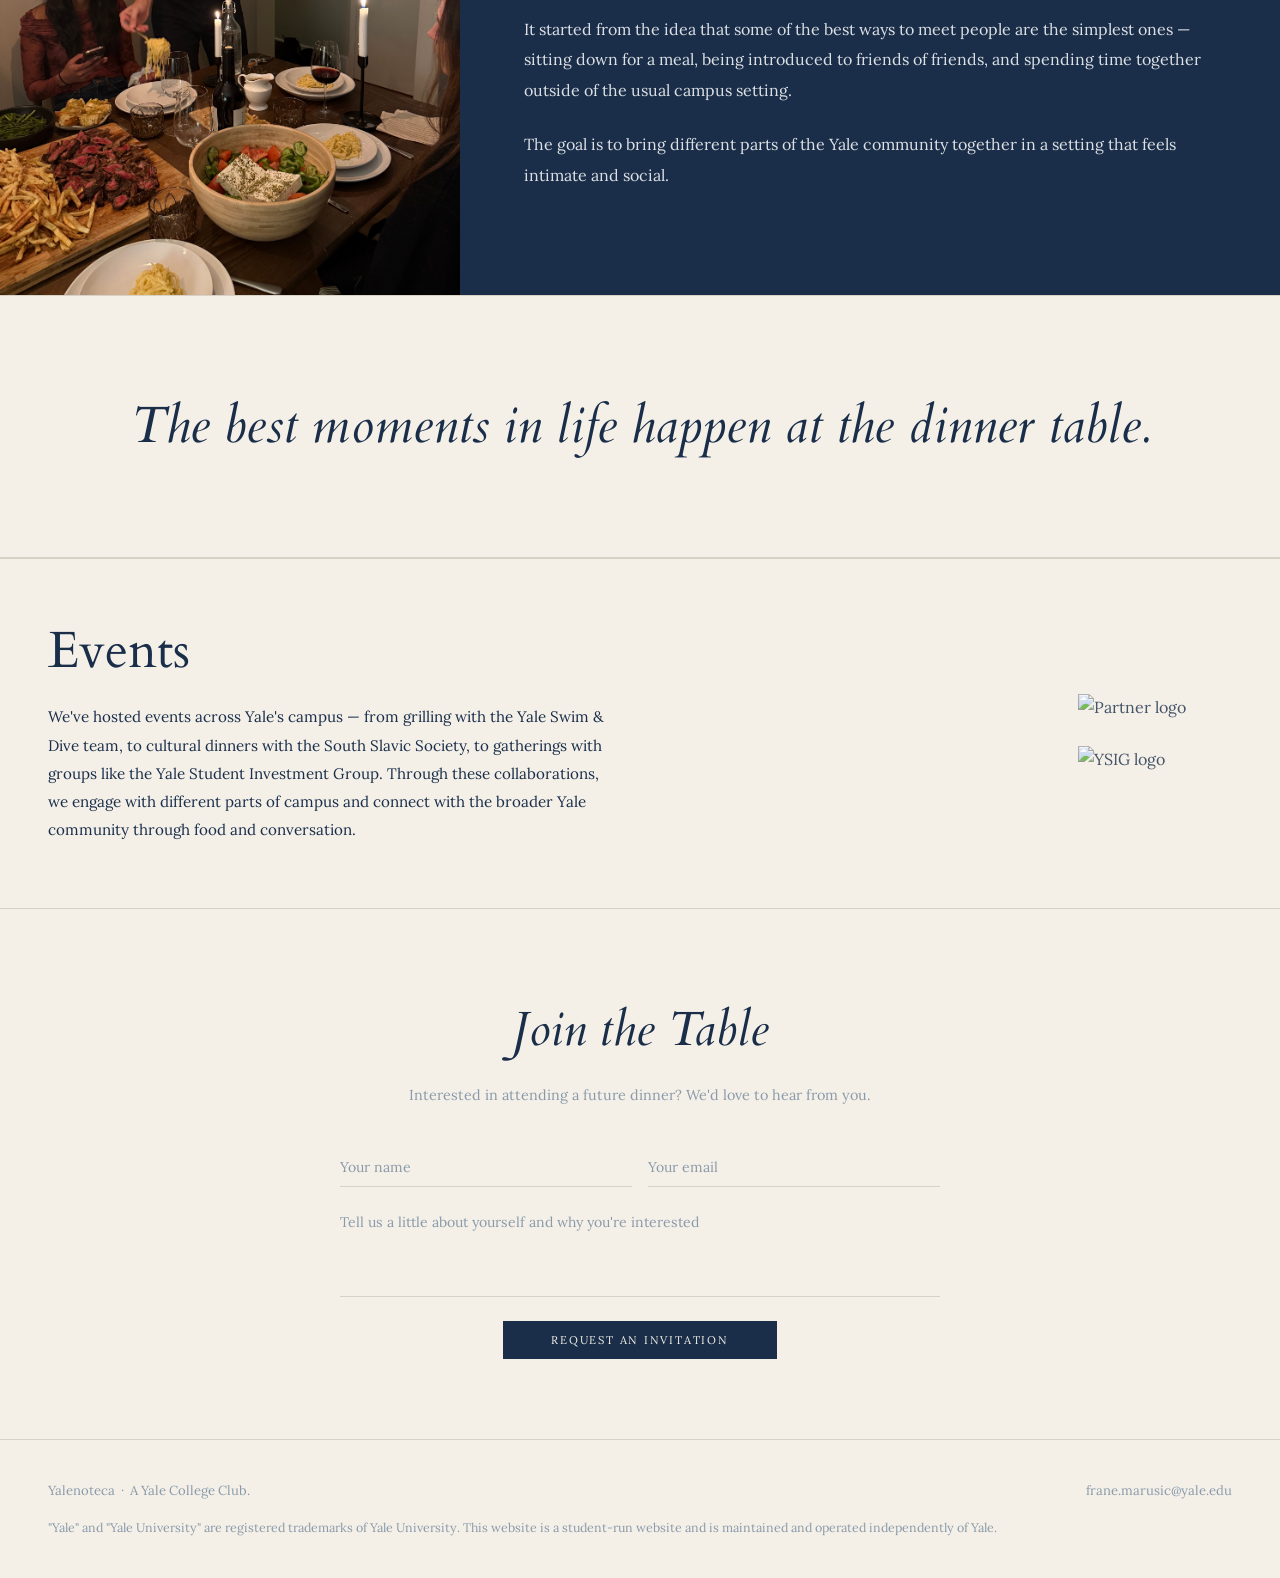
==== commit d03a23ec: "homepage: grey accent on connecting 'e', update statement text Co-Authored-By: Claude Sonnet 4.6 <no" ====
--- a/index.html
+++ b/index.html
@@ -383,7 +383,7 @@
 
   <!-- Hero -->
   <header class="hero">
-    <h1>Yalenoteca</h1>
+    <h1>Yal<span style="color:#6B7280;">e</span>noteca</h1>
     <p>A supper club &nbsp;·&nbsp; Est. 2025</p>
   </header>
 
@@ -408,7 +408,7 @@
 
   <!-- Statement -->
   <div class="statement">
-    <p>Our events invite members to savour the finest things in life — great food, meaningful conversations, evenings worth remembering.</p>
+    <p>Our events invite members to savour the finest things in life: great food and the company of others.</p>
   </div>
 
   <!-- About -->
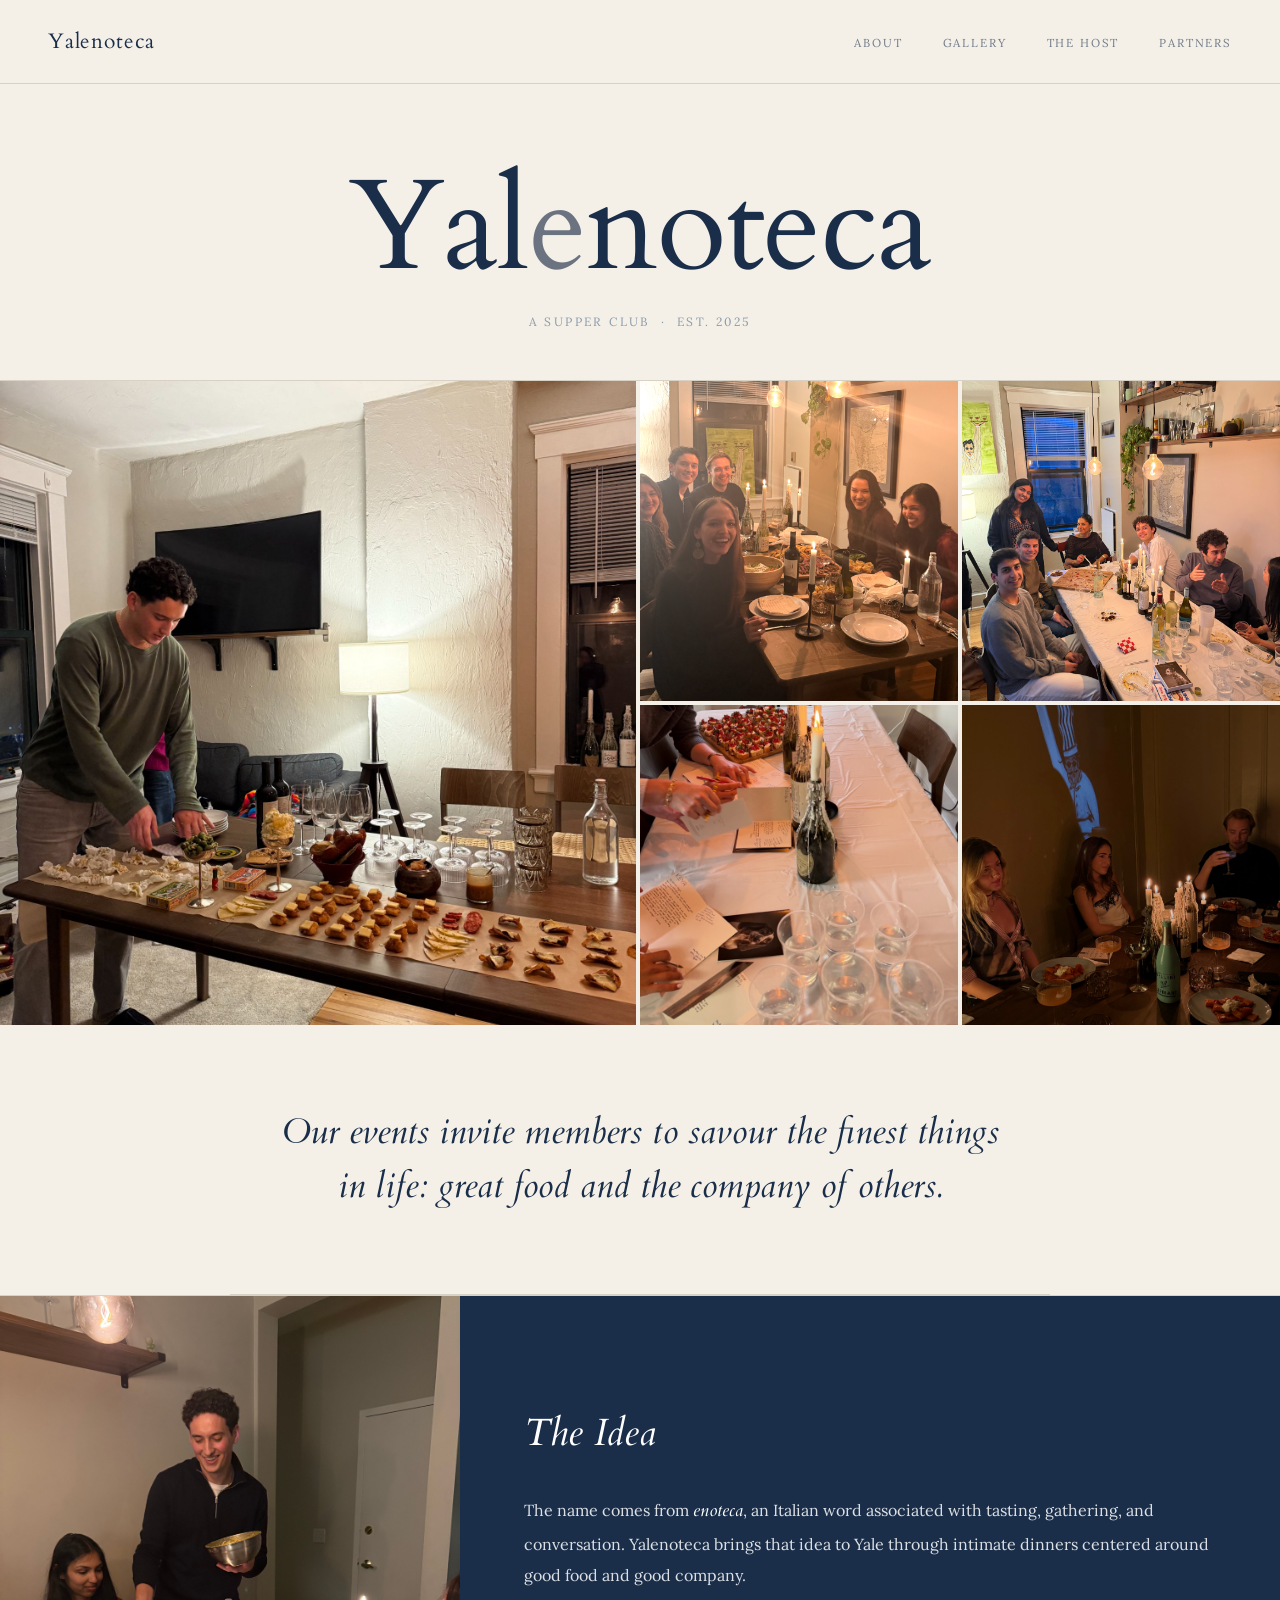
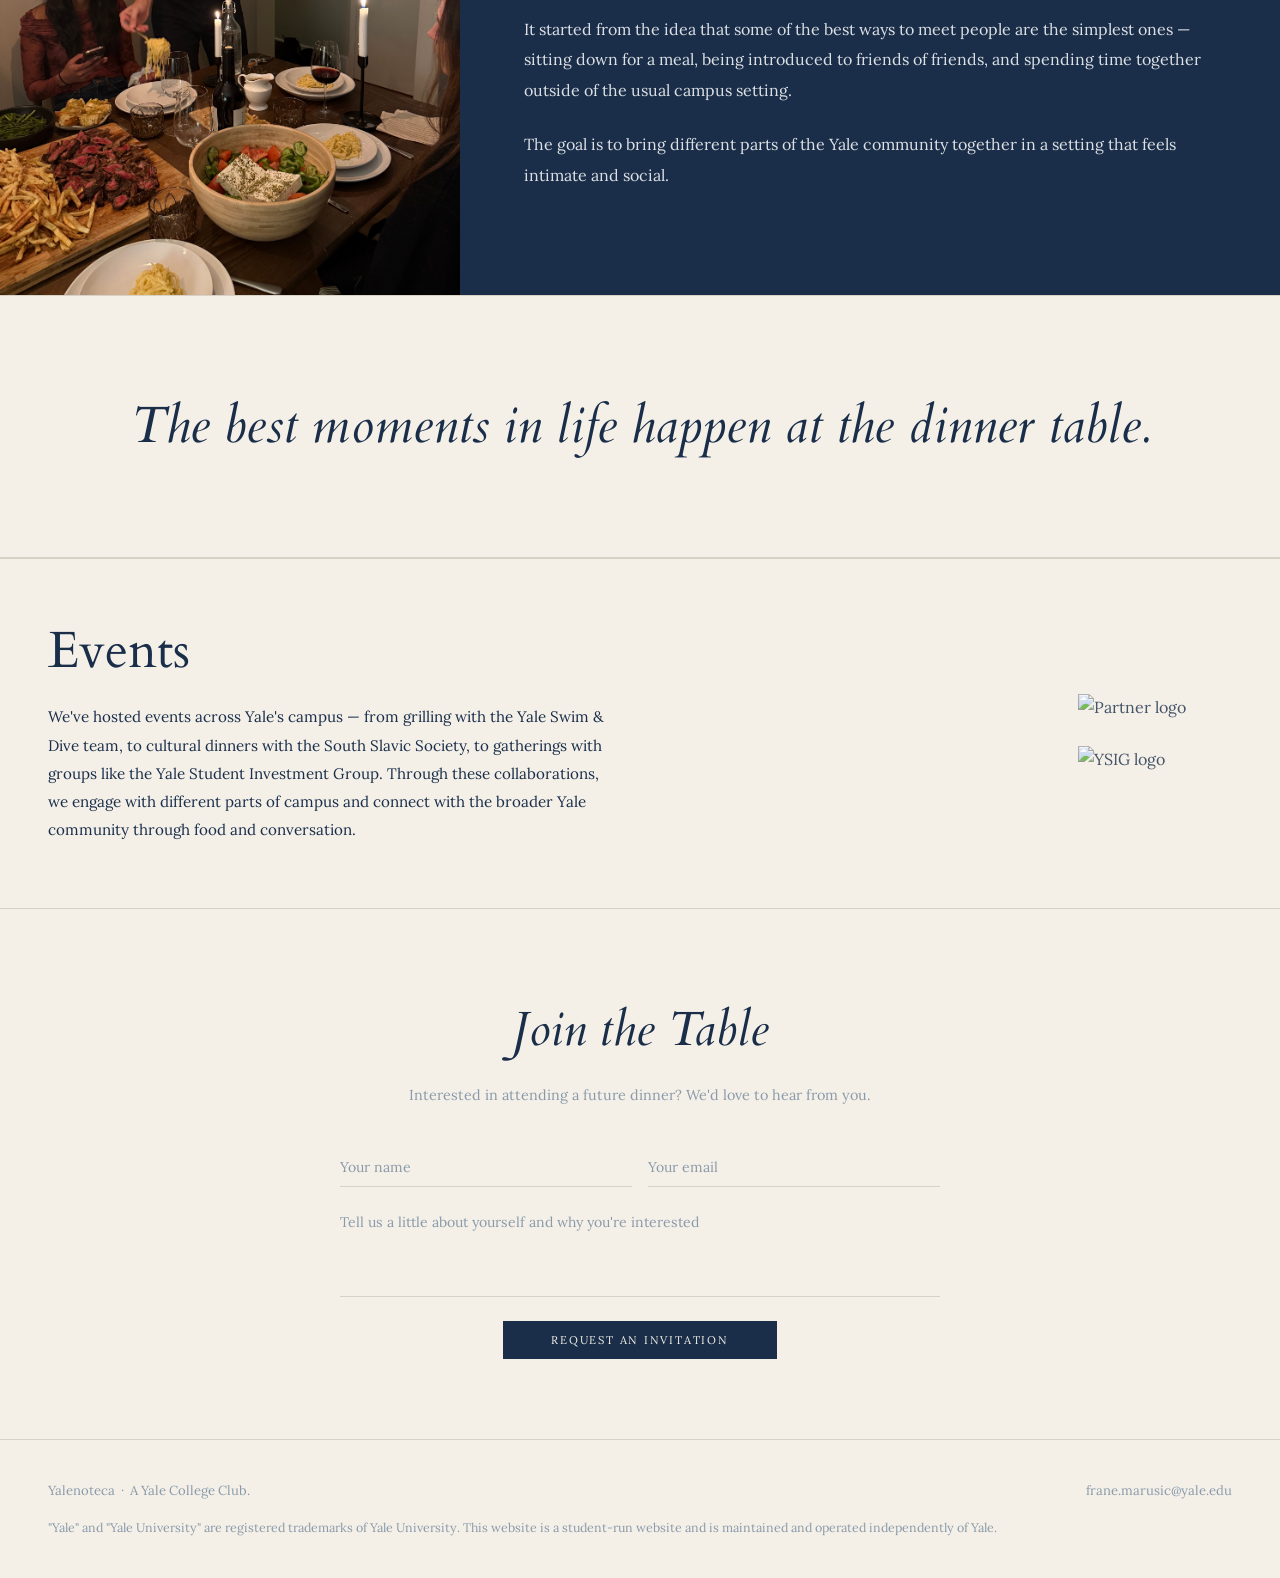
==== commit 65cbd578: "partners: add dedicated Partners page with Carbone and Gabriel Glas Co-Authored-By: Claude Sonnet 4." ====
--- a/index.html
+++ b/index.html
@@ -378,6 +378,7 @@
       <li><a href="#about">About</a></li>
       <li><a href="gallery.html">Gallery</a></li>
       <li><a href="host.html">The Host</a></li>
+      <li><a href="partners.html">Partners</a></li>
     </ul>
   </nav>
 
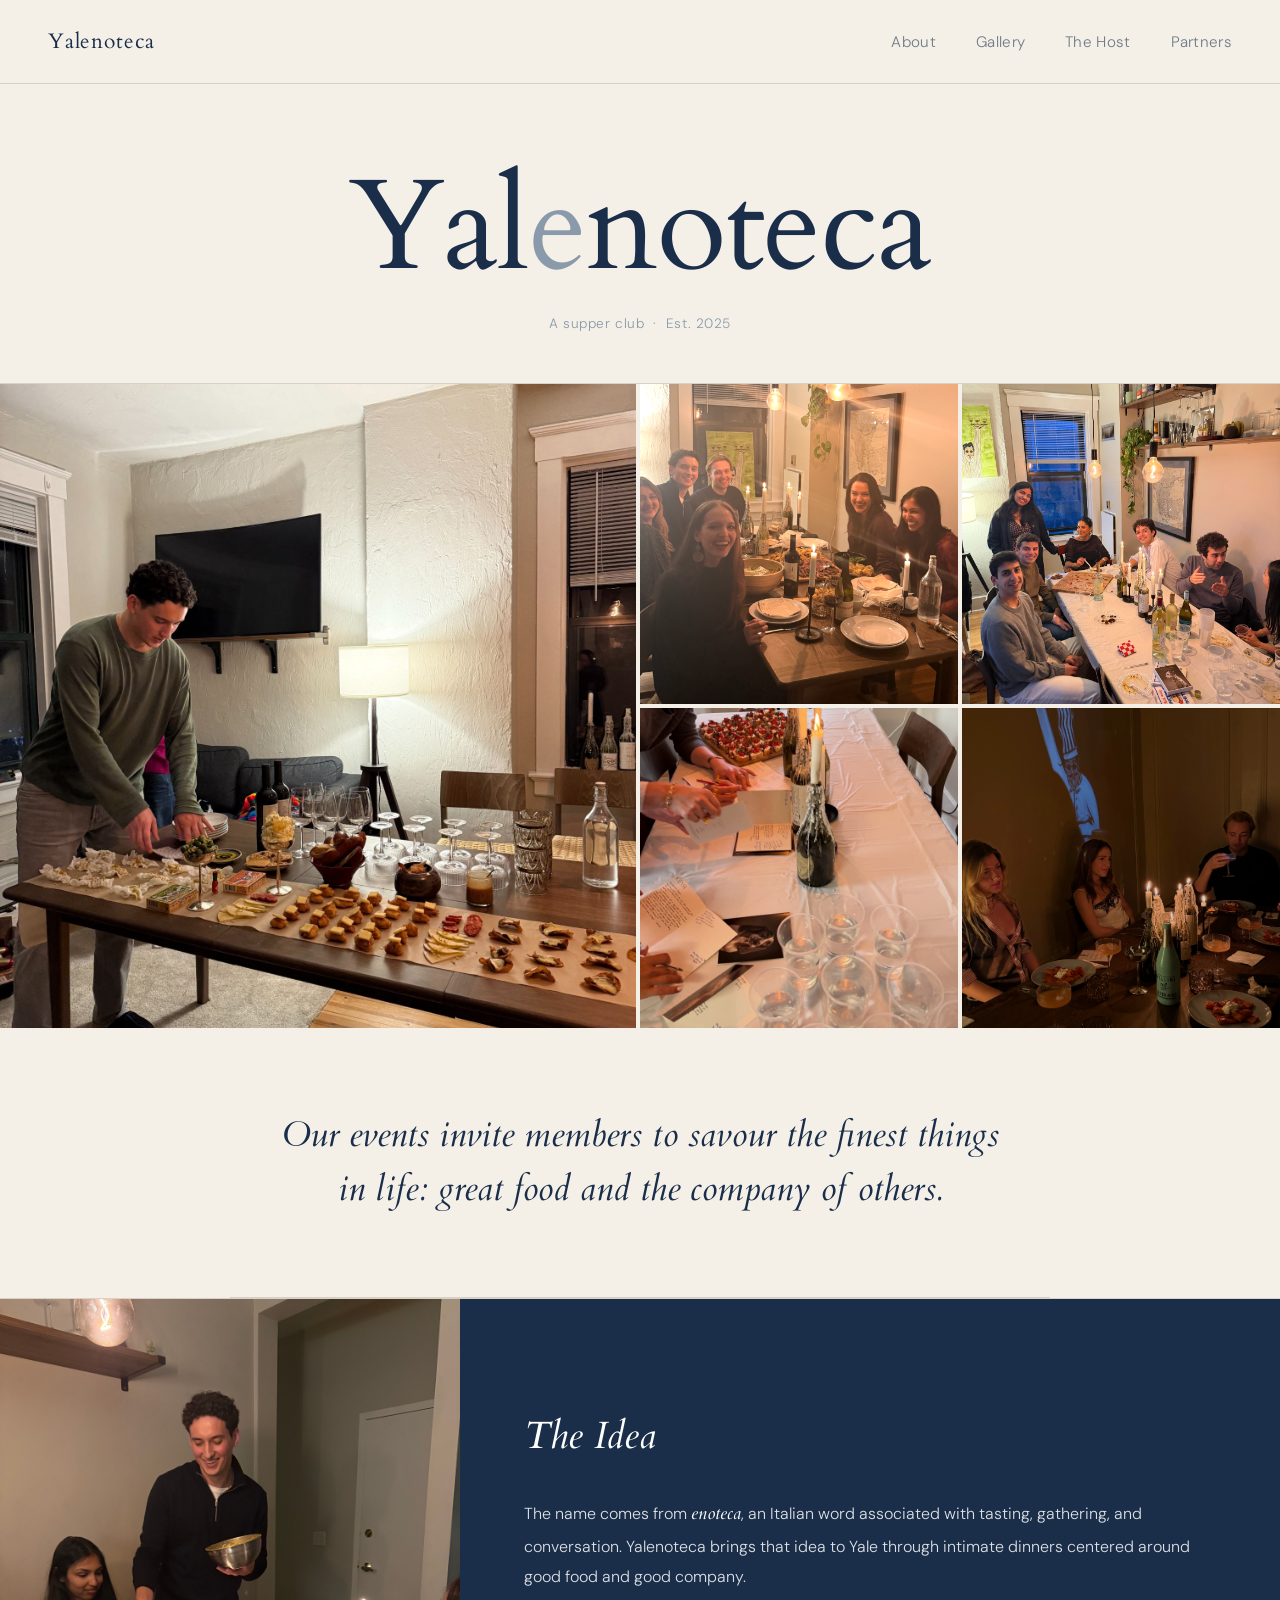
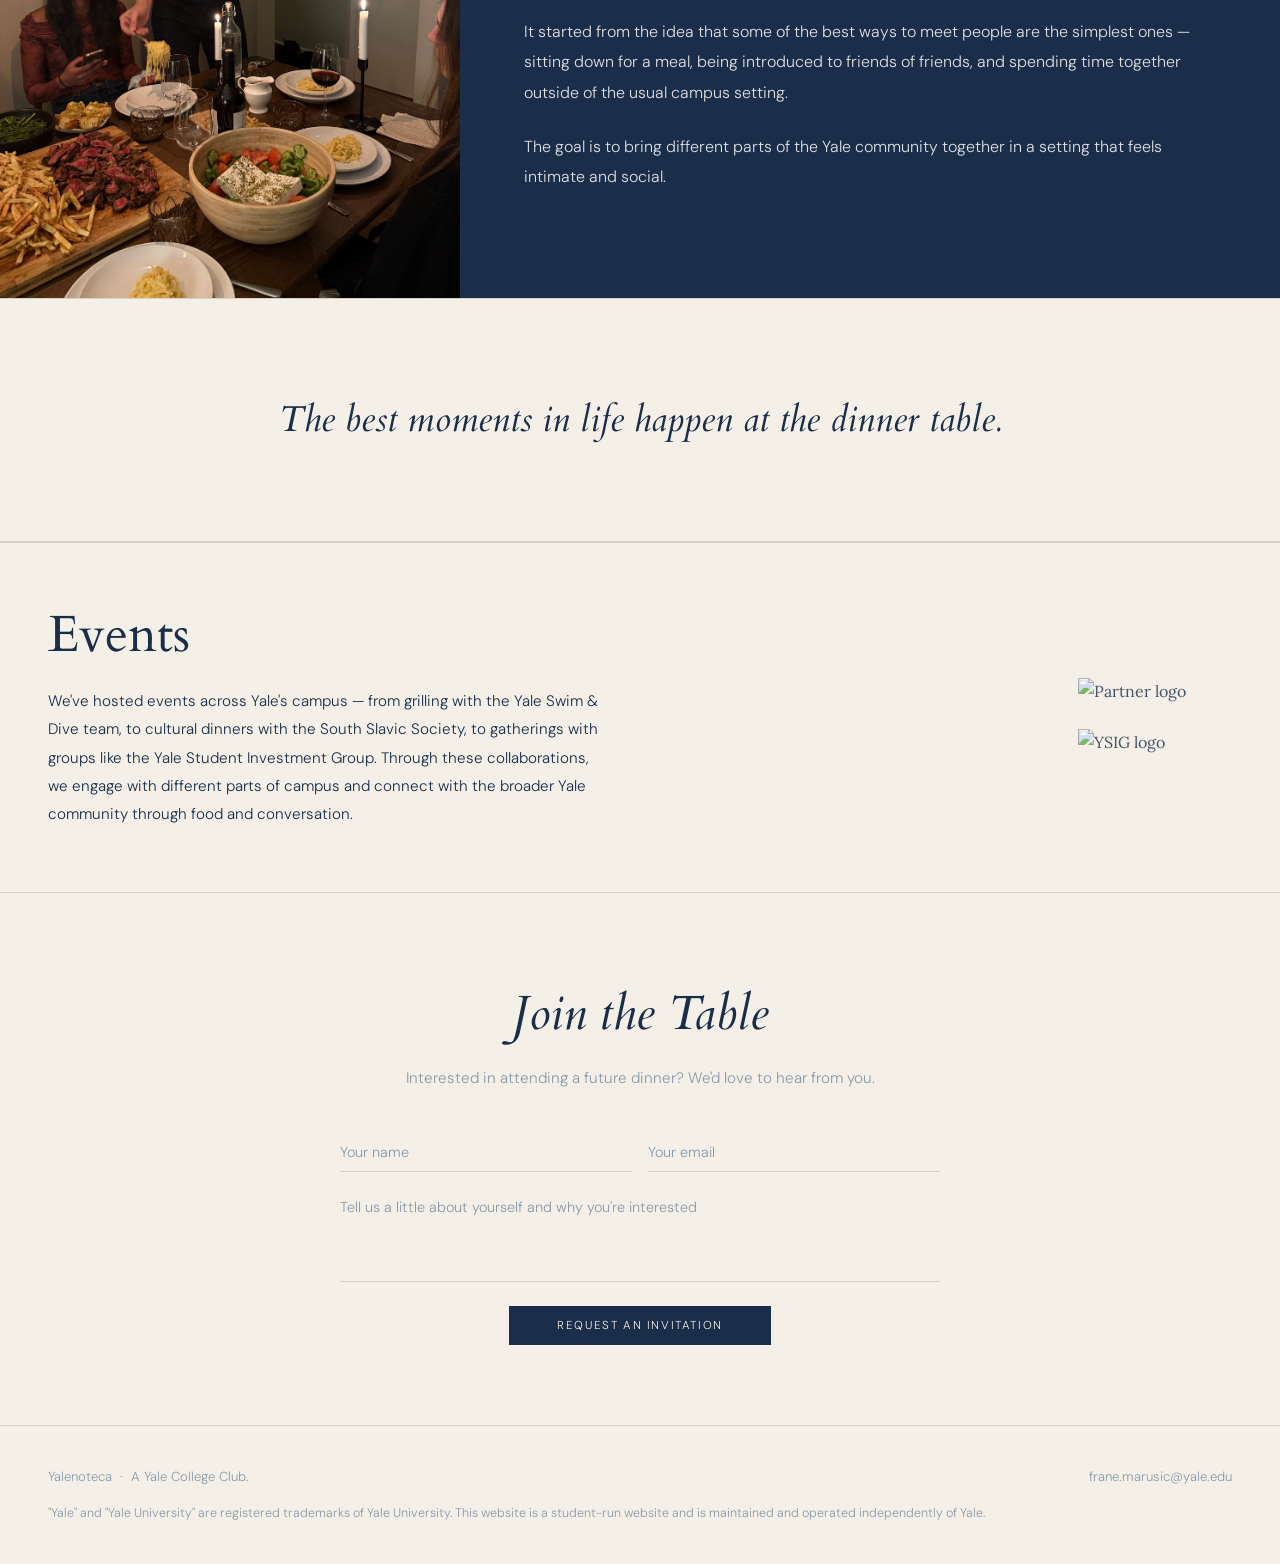
==== commit 0e458dcb: "redesign: DM Sans body font, Vital Farms partner, nav/style consistency - Apply DM Sans 300 across a" ====
--- a/index.html
+++ b/index.html
@@ -14,7 +14,7 @@
   </script>
   <link rel="preconnect" href="https://fonts.googleapis.com">
   <link rel="preconnect" href="https://fonts.gstatic.com" crossorigin>
-  <link href="https://fonts.googleapis.com/css2?family=Cardo:ital,wght@0,400;0,700;1,400&family=Lora:ital,wght@0,400;0,500;1,400&display=swap" rel="stylesheet">
+  <link href="https://fonts.googleapis.com/css2?family=Cardo:ital,wght@0,400;0,700;1,400&family=DM+Sans:wght@300;400&family=Lora:ital,wght@0,400;0,500;1,400&display=swap" rel="stylesheet">
   <style>
     *, *::before, *::after { box-sizing: border-box; margin: 0; padding: 0; }
 
@@ -79,10 +79,11 @@
     }
 
     .nav__links a {
-      font-family: var(--lora);
-      font-size: 0.72rem;
-      letter-spacing: 0.16em;
-      text-transform: uppercase;
+      font-family: 'DM Sans', sans-serif;
+      font-size: 0.95rem;
+      font-weight: 300;
+      letter-spacing: 0.02em;
+      text-transform: none;
       color: var(--ink);
       opacity: 0.6;
       transition: opacity 0.2s;
@@ -107,10 +108,11 @@
     }
 
     .hero p {
-      font-family: var(--lora);
-      font-size: 0.75rem;
-      letter-spacing: 0.2em;
-      text-transform: uppercase;
+      font-family: 'DM Sans', sans-serif;
+      font-size: 0.85rem;
+      font-weight: 300;
+      letter-spacing: 0.04em;
+      text-transform: none;
       color: var(--grey);
     }
 
@@ -182,8 +184,9 @@
     }
 
     .about__text p {
-      font-family: var(--lora);
+      font-family: 'DM Sans', sans-serif;
       font-size: 1rem;
+      font-weight: 300;
       line-height: 1.9;
       color: rgba(255,255,255,0.85);
     }
@@ -197,19 +200,25 @@
 
     /* ── Quote ── */
     .quote {
-      padding: 6rem 3rem;
+      padding: 6rem 2rem;
       text-align: center;
       border-top: 1px solid var(--line);
       border-bottom: 1px solid var(--line);
+      display: flex;
+      align-items: center;
+      justify-content: center;
+      overflow: hidden;
     }
 
     .quote p {
       font-family: var(--cardo);
-      font-size: clamp(2rem, 4vw, 3.5rem);
+      font-size: clamp(1.4rem, 2.8vw, 2.6rem);
       font-weight: 400;
       font-style: italic;
       color: var(--ink);
-      line-height: 1.35;
+      line-height: 1.4;
+      max-width: min(800px, 90vw);
+      width: 100%;
     }
 
     /* ── Strip ── */
@@ -266,8 +275,9 @@
     }
 
     .events__text {
-      font-family: var(--lora);
+      font-family: 'DM Sans', sans-serif;
       font-size: 0.95rem;
+      font-weight: 300;
       line-height: 1.85;
       color: var(--ink);
       max-width: 560px;
@@ -304,7 +314,9 @@
     }
 
     .join__sub {
-      font-size: 0.9rem;
+      font-family: 'DM Sans', sans-serif;
+      font-size: 0.95rem;
+      font-weight: 300;
       color: var(--grey);
       margin-bottom: 2.5rem;
     }
@@ -317,7 +329,8 @@
       width: 100%; background: transparent;
       border: none; border-bottom: 1px solid var(--line);
       padding: 0.65rem 0;
-      font-family: var(--lora); font-size: 0.88rem;
+      font-family: 'DM Sans', sans-serif; font-size: 0.9rem;
+      font-weight: 300;
       color: var(--ink); outline: none;
       transition: border-color 0.2s; resize: none;
     }
@@ -331,8 +344,8 @@
       align-self: center; margin-top: 0.5rem;
       padding: 0.75rem 3rem;
       background: var(--ink); color: var(--bg);
-      font-family: var(--lora); font-size: 0.7rem;
-      font-weight: 400; letter-spacing: 0.16em;
+      font-family: 'DM Sans', sans-serif; font-size: 0.72rem;
+      font-weight: 300; letter-spacing: 0.14em;
       text-transform: uppercase;
       border: none; cursor: pointer; transition: opacity 0.2s;
     }
@@ -343,7 +356,10 @@
       padding: 2.5rem 3rem;
       border-top: 1px solid var(--line);
       display: flex; flex-direction: column; gap: 1rem;
-      font-size: 0.82rem; color: var(--grey);
+      font-family: 'DM Sans', sans-serif;
+      font-size: 0.82rem;
+      font-weight: 300;
+      color: var(--grey);
     }
     .footer__top { display: flex; justify-content: space-between; align-items: center; }
     .footer__disclaimer { font-size: 0.78rem; line-height: 1.6; }
@@ -384,7 +400,7 @@
 
   <!-- Hero -->
   <header class="hero">
-    <h1>Yal<span style="color:#6B7280;">e</span>noteca</h1>
+    <h1>Yal<span style="color:#8a9aaa;">e</span>noteca</h1>
     <p>A supper club &nbsp;·&nbsp; Est. 2025</p>
   </header>
 
